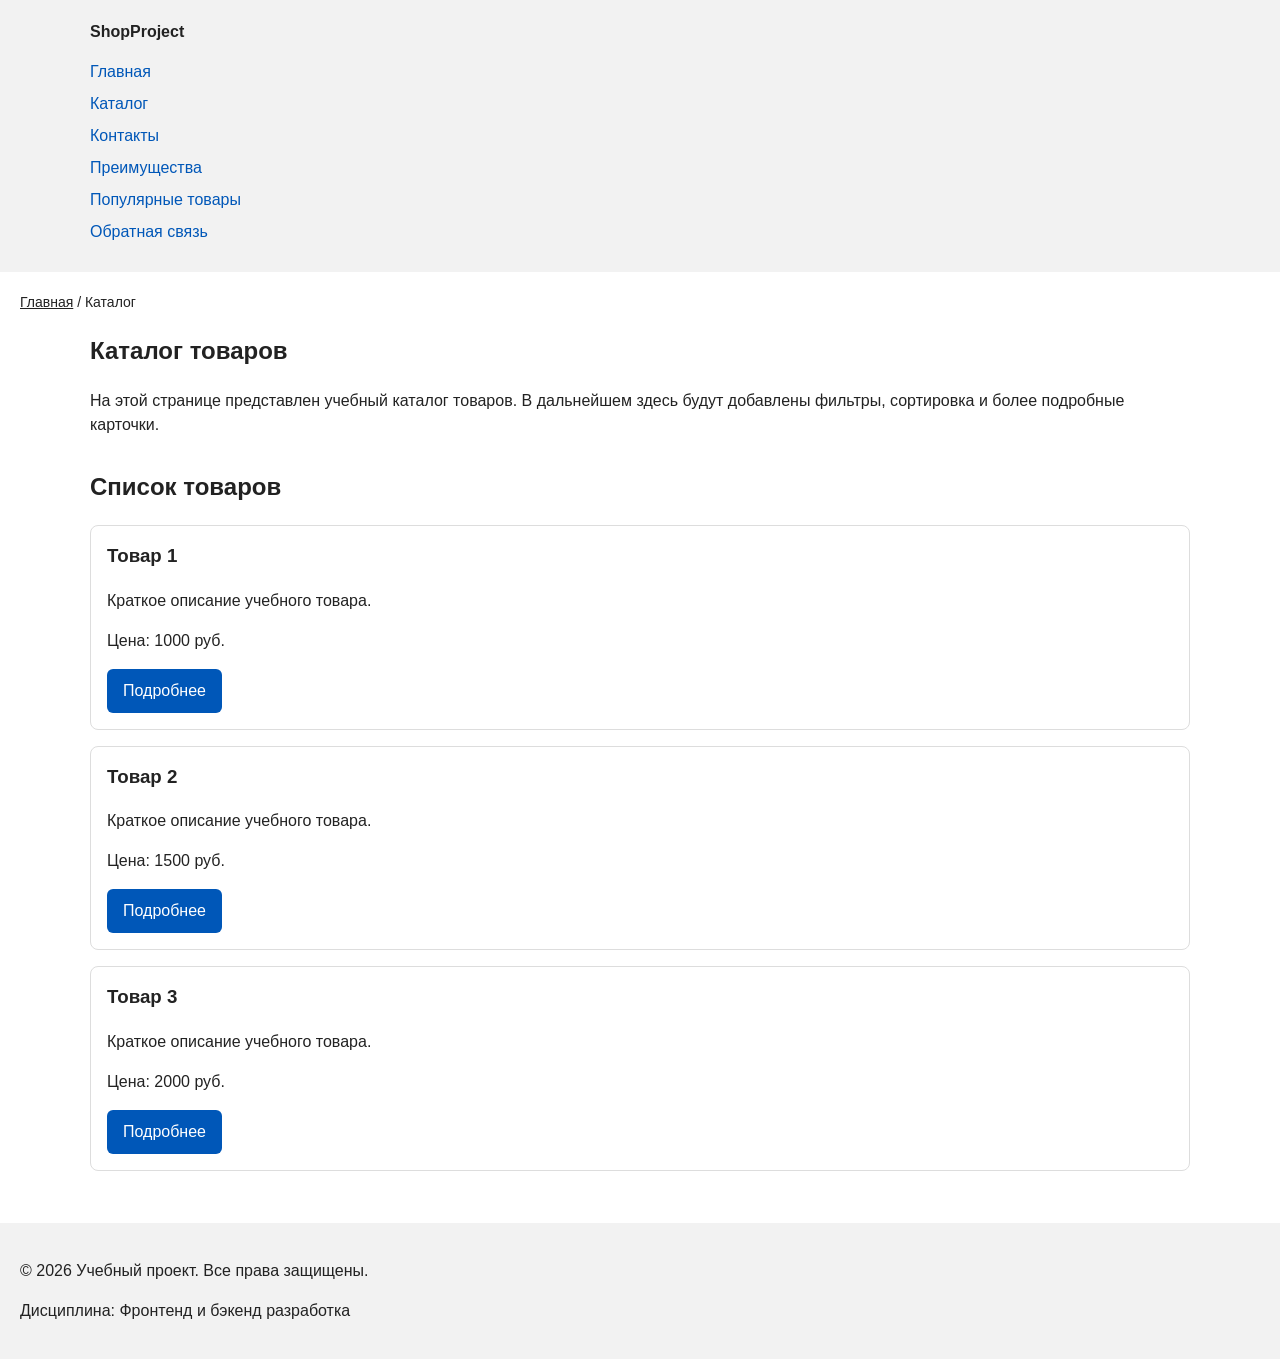
==== catalog.html @ 987753f1 "feat: add multi-page structure navigation and anchors" ====
<!DOCTYPE html>
<html lang="ru">
<head>
  <meta charset="UTF-8">
  <meta name="viewport" content="width=device-width, initial-scale=1.0">
  <meta name="description" content="Каталог товаров учебного интернет-магазина.">
  <title>Каталог товаров — Учебный интернет-магазин</title>
  <link rel="stylesheet" href="css/style.css">
</head>
<body>
  <header>
    <div class="site-header">
      <a class="site-logo" href="index.html">ShopProject</a>
      <nav class="site-nav" aria-label="Основная навигация">
        <ul class="site-nav__list">
          <li><a href="index.html">Главная</a></li>
          <li><a href="catalog.html">Каталог</a></li>
          <li><a href="contacts.html">Контакты</a></li>
          <li><a href="index.html#advantages">Преимущества</a></li>
          <li><a href="index.html#popular">Популярные товары</a></li>
          <li><a href="index.html#contacts">Обратная связь</a></li>
        </ul>
      </nav>
    </div>
  </header>
  <main>
    <nav class="breadcrumbs" aria-label="Хлебные крошки">
      <a href="index.html">Главная</a>
      <span>Каталог</span>
    </nav>
    <section class="section">
      <h1>Каталог товаров</h1>
      <p>
        На этой странице представлен учебный каталог товаров.
        В дальнейшем здесь будут добавлены фильтры, сортировка и более
        подробные карточки.
      </p>
    </section>
    <section class="section">
      <h2>Список товаров</h2>
      <article class="product-card">
        <h3>Товар 1</h3>
        <p>Краткое описание учебного товара.</p>
        <p>Цена: 1000 руб.</p>
        <a class="button" href="index.html#popular">Подробнее</a>
      </article>
      <article class="product-card">
        <h3>Товар 2</h3>
        <p>Краткое описание учебного товара.</p>
        <p>Цена: 1500 руб.</p>
        <a class="button" href="index.html#popular">Подробнее</a>
      </article>
      <article class="product-card">
        <h3>Товар 3</h3>
        <p>Краткое описание учебного товара.</p>
        <p>Цена: 2000 руб.</p>
        <a class="button" href="index.html#popular">Подробнее</a>
      </article>
    </section>
  </main>
  <footer>
    <p>&copy; 2026 Учебный проект. Все права защищены.</p>
    <p>Дисциплина: Фронтенд и бэкенд разработка</p>
  </footer>
</body>
</html>
---- css/style.css ----
/* 
  Универсальное правило для всех элементов.
  border-box делает расчёт размеров более понятным:
  width включает content, padding и border.
*/
* {
  box-sizing: border-box;
}

/*
  Убираем стандартный внешний отступ браузера у body.
*/
body {
  margin: 0;
  font-family: Arial, sans-serif;
  line-height: 1.5;
  color: #222222;
  background-color: #ffffff;
}

/* Задаём внутренние отступы для основных областей страницы */
header,
main,
footer {
  padding: 20px;
}

header, footer {
  background-color: #f2f2f2;
}

/* Оформляем шапку страницы */
.site-header {
  max-width: 1100px;
  margin: 0 auto;
}

.site-logo {
  font-weight: bold;
  text-decoration: none;
  color: #222222;
}

/* Навигация */
.site-nav__list {
  padding: 0;
  margin: 16px 0 0;
  list-style: none;
}

.site-nav__list li {
  margin-bottom: 8px;
}

.site-nav__list a {
  color: #0057b8;
  text-decoration: none;
}

.site-nav__list a:hover {
  text-decoration: underline;
}

/* Hero-блок (первый экран) */
.hero {
  max-width: 1100px;
  margin: 0 auto 32px;
  padding: 32px 20px;
  background-color: #eef5ff;
  border-radius: 12px;
}

/* Общий класс для разделов */
.section {
  max-width: 1100px;
  margin: 0 auto 32px;
}

.section h2 {
  margin-top: 0;
}

/* Карточки товаров */
.product-card {
  margin-bottom: 16px;
  padding: 16px;
  border: 1px solid #dddddd;
  border-radius: 8px;
  background-color: #ffffff;
}

.product-card h3 {
  margin-top: 0;
}

/* Кнопка */
.button {
  display: inline-block;
  padding: 10px 16px;
  color: #ffffff;
  background-color: #0057b8;
  text-decoration: none;
  border-radius: 6px;
}

.button:hover {
  background-color: #003f86;
}

/* Дополнительный блок aside */
.aside-info {
  max-width: 1100px;
  margin: 0 auto 32px;
  padding: 16px;
  border-left: 4px solid #0057b8;
  background-color: #f7f7f7;
}

/*
  Модальное окно.
  Элемент dialog сам умеет открываться поверх страницы.
*/
.order-dialog {
  width: min(100% - 32px, 560px);
  padding: 24px;
  border: none;
  border-radius: 12px;
}
/*
  Затемнение фона за модальным окном.
*/
.order-dialog::backdrop {
  background-color: rgba(0, 0, 0, 0.5);
}
/*
  Поле формы.
  Каждый блок получает нижний отступ.
*/
.form-field {
  margin-bottom: 16px;
}
/*
  Подпись поля.
*/
.form-field label {
  display: block;
  margin-bottom: 6px;
}
/*
  Основные поля формы.
*/
.form-field input,
.form-field select,
.form-field textarea {
  width: 100%;
  padding: 10px 12px;
  border: 1px solid #cccccc;
  border-radius: 6px;
  font: inherit;
}
/*
  Checkbox не должен занимать всю ширину.
*/
.form-field input[type="checkbox"] {
  width: auto;
}
/*
  Подсказка под полем телефона.
*/
.form-field small {
  display: block;
  margin-top: 4px;
  color: #666666;
}
/*
  Видимый фокус для клавиатурной навигации.
*/
.form-field input:focus-visible,
.form-field select:focus-visible,
.form-field textarea:focus-visible,
.form-actions button:focus-visible {
  outline: 2px solid #0057b8;
  outline-offset: 2px;
}
/*
  Подсветка ошибочных полей.
  Атрибут aria-invalid будет добавляться через JavaScript.
*/
[aria-invalid="true"] {
  border-color: #b00020;
}
/*
  Кнопки формы.
*/
.form-actions {
  display: flex;
  gap: 12px;
  margin-top: 20px;
}
/*
  Сообщение об успешной отправке.
*/
.success-message {
  max-width: 1100px;
  margin: 24px auto;
  padding: 16px;
  border-left: 4px solid #168a2f;
  background-color: #eefaf0;
}

.breadcrumbs {
  max-width: var(--container-width);
  margin: 0 auto var(--space-md);
  font-size: 14px;
  color: var(--color-muted);
}
.breadcrumbs a {
  color: var(--color-primary);
}
.breadcrumbs span::before {
  content: " / ";
  color: var(--color-muted);
}

html {
  scroll-behavior: smooth;
}

:target {
  outline: 2px dashed var(--color-primary);
  outline-offset: 4px;
}
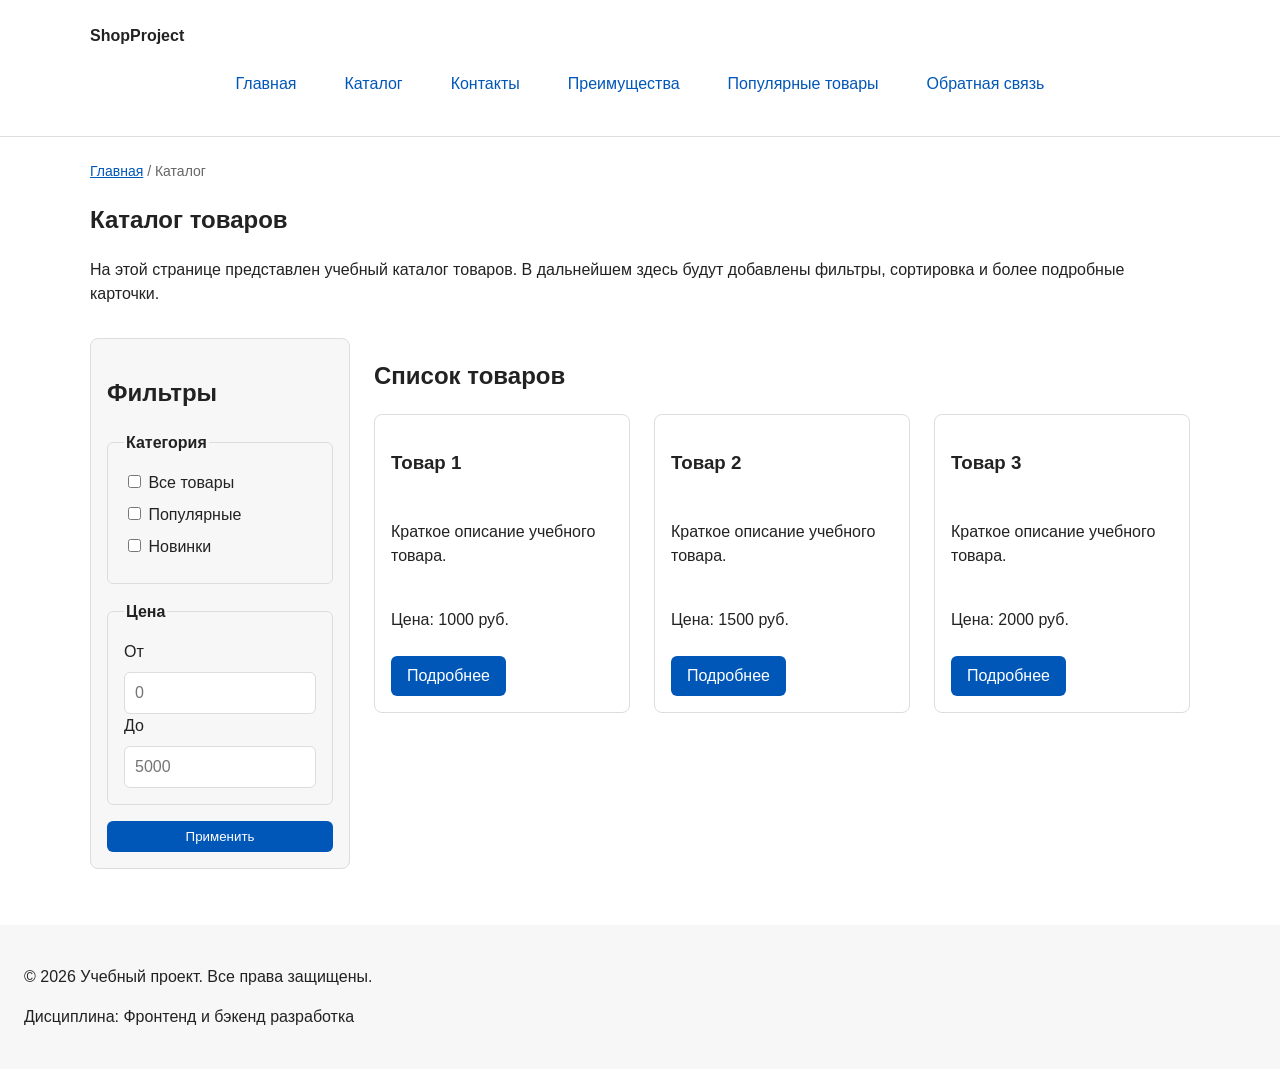
==== commit 54f80859: "feat: add flex navigation, grid layout and sticky header" ====
--- a/catalog.html
+++ b/catalog.html
@@ -36,26 +36,58 @@
         подробные карточки.
       </p>
     </section>
-    <section class="section">
-      <h2>Список товаров</h2>
-      <article class="product-card">
-        <h3>Товар 1</h3>
-        <p>Краткое описание учебного товара.</p>
-        <p>Цена: 1000 руб.</p>
-        <a class="button" href="index.html#popular">Подробнее</a>
-      </article>
-      <article class="product-card">
-        <h3>Товар 2</h3>
-        <p>Краткое описание учебного товара.</p>
-        <p>Цена: 1500 руб.</p>
-        <a class="button" href="index.html#popular">Подробнее</a>
-      </article>
-      <article class="product-card">
-        <h3>Товар 3</h3>
-        <p>Краткое описание учебного товара.</p>
-        <p>Цена: 2000 руб.</p>
-        <a class="button" href="index.html#popular">Подробнее</a>
-      </article>
+    <section class="catalog-layout">
+      <aside class="catalog-filters">
+        <h2>Фильтры</h2>
+        <form class="filters-form" action="#" method="get">
+          <fieldset>
+            <legend>Категория</legend>
+            <label>
+              <input type="checkbox" name="category" value="all">
+              Все товары
+            </label>
+            <label>
+              <input type="checkbox" name="category" value="popular">
+              Популярные
+            </label>
+            <label>
+              <input type="checkbox" name="category" value="new">
+              Новинки
+            </label>
+          </fieldset>
+          <fieldset>
+            <legend>Цена</legend>
+            <label for="price-from">От</label>
+            <input id="price-from" name="price-from" type="number" min="0" placeholder="0">
+            <label for="price-to">До</label>
+            <input id="price-to" name="price-to" type="number" min="0" placeholder="5000">
+          </fieldset>
+          <button class="button" type="submit">Применить</button>
+        </form>
+      </aside>
+      <section class="catalog-products">
+        <h2>Список товаров</h2>
+        <div class="products-grid">
+          <article class="product-card">
+            <h3>Товар 1</h3>
+            <p>Краткое описание учебного товара.</p>
+            <p>Цена: 1000 руб.</p>
+            <a class="button" href="index.html#popular">Подробнее</a>
+          </article>
+          <article class="product-card">
+            <h3>Товар 2</h3>
+            <p>Краткое описание учебного товара.</p>
+            <p>Цена: 1500 руб.</p>
+            <a class="button" href="index.html#popular">Подробнее</a>
+          </article>
+          <article class="product-card">
+            <h3>Товар 3</h3>
+            <p>Краткое описание учебного товара.</p>
+            <p>Цена: 2000 руб.</p>
+            <a class="button" href="index.html#popular">Подробнее</a>
+          </article>
+        </div>
+      </section>
     </section>
   </main>
   <footer>
--- a/css/style.css
+++ b/css/style.css
@@ -3,30 +3,92 @@
   border-box делает расчёт размеров более понятным:
   width включает content, padding и border.
 */
+
+/* ===============================
+   1. Переменные проекта
+   =============================== */
+
+:root {
+  /* Основные цвета проекта */
+  --color-bg: #ffffff;
+  --color-text: #222222;
+  --color-muted: #666666;
+  --color-primary: #0057b8;
+  --color-primary-dark: #003f86;
+  --color-border: #dddddd;
+  --color-surface: #f7f7f7;
+  --color-surface-accent: #eef5ff;
+  --color-danger: #b00020;
+  --color-success: #168a2f;
+  --color-success-bg: #eefaf0;
+  --color-white: #ffffff;
+
+  /* Отступы */
+  --space-xs: 4px;
+  --space-sm: 8px;
+  --space-md: 16px;
+  --space-lg: 24px;
+  --space-xl: 32px;
+
+  /* Скругления */
+  --radius-sm: 6px;
+  --radius-md: 8px;
+  --radius-lg: 12px;
+
+  /* Размеры */
+  --container-width: 1100px;
+}
+
+/* ===============================
+   5. Форма и модальное окно
+   =============================== */
+
+/* ===============================
+   2. Базовые стили
+   =============================== */
+
 * {
   box-sizing: border-box;
 }
 
-/*
-  Убираем стандартный внешний отступ браузера у body.
-*/
 body {
   margin: 0;
   font-family: Arial, sans-serif;
   line-height: 1.5;
-  color: #222222;
-  background-color: #ffffff;
+  color: var(--color-text);
+  background-color: var(--color-bg);
 }
 
 /* Задаём внутренние отступы для основных областей страницы */
 header,
 main,
 footer {
-  padding: 20px;
-}
-
-header, footer {
-  background-color: #f2f2f2;
+  padding: var(--space-lg);
+}
+
+header {
+  background-color: var(--color-surface);
+}
+
+footer {
+  background-color: var(--color-surface);
+}
+
+/* ===============================
+   3. Общие элементы интерфейса
+   =============================== */
+
+a {
+  color: var(--color-primary);
+}
+
+a:hover {
+  color: var(--color-primary-dark);
+}
+
+a:focus-visible {
+  outline: 2px solid var(--color-primary);
+  outline-offset: 3px;
 }
 
 /* Оформляем шапку страницы */
@@ -43,8 +105,13 @@
 
 /* Навигация */
 .site-nav__list {
+  display: flex;
+  flex-wrap: wrap;
+  justify-content: center;
+  align-items: center;
+  gap: var(--space-md);
   padding: 0;
-  margin: 16px 0 0;
+  margin: var(--space-md) 0 0;
   list-style: none;
 }
 
@@ -53,27 +120,35 @@
 }
 
 .site-nav__list a {
-  color: #0057b8;
+  display: inline-block;
+  padding: var(--space-sm) var(--space-md);
+  color: var(--color-primary);
   text-decoration: none;
+  border-radius: var(--radius-sm);
 }
 
 .site-nav__list a:hover {
-  text-decoration: underline;
+  color: var(--color-white);
+  background-color: var(--color-primary);
 }
 
 /* Hero-блок (первый экран) */
+
+/* ===============================
+   4. Компоненты страницы
+   =============================== */
+
 .hero {
-  max-width: 1100px;
-  margin: 0 auto 32px;
-  padding: 32px 20px;
-  background-color: #eef5ff;
-  border-radius: 12px;
-}
-
-/* Общий класс для разделов */
+  max-width: var(--container-width);
+  margin: 0 auto var(--space-xl);
+  padding: var(--space-xl) var(--space-lg);
+  background-color: var(--color-surface-accent);
+  border-radius: var(--radius-lg);
+}
+
 .section {
-  max-width: 1100px;
-  margin: 0 auto 32px;
+  max-width: var(--container-width);
+  margin: 0 auto var(--space-xl);
 }
 
 .section h2 {
@@ -81,96 +156,149 @@
 }
 
 /* Карточки товаров */
+
+/* GRID: Сетка для карточек */
+.products-grid {
+  display: grid;
+  grid-template-columns: repeat(auto-fill, minmax(280px, 1fr));
+  gap: var(--space-lg);
+}
+
+/* FLEXBOX: Сама карточка товара */
 .product-card {
-  margin-bottom: 16px;
-  padding: 16px;
-  border: 1px solid #dddddd;
-  border-radius: 8px;
-  background-color: #ffffff;
-}
-
-.product-card h3 {
+  display: flex;
+  flex-direction: column;
+  padding: var(--space-md);
+  border: 1px solid var(--color-border);
+  border-radius: var(--radius-md);
+  background-color: var(--color-bg);
+  height: 100%;
+}
+
+.product-card:hover {
+  border-color: var(--color-primary);
+}
+
+/* БЭМ-классы внутри карточки */
+.product-card__title {
   margin-top: 0;
-}
-
-/* Кнопка */
+  margin-bottom: var(--space-sm);
+}
+
+.product-card__desc {
+  margin-bottom: var(--space-sm);
+  color: var(--color-muted);
+}
+
+.product-card__price {
+  font-weight: bold;
+  margin-bottom: var(--space-md);
+}
+
+/* Прижимаем кнопку к низу */
+.product-card__button {
+  margin-top: auto; 
+}
+
 .button {
   display: inline-block;
-  padding: 10px 16px;
-  color: #ffffff;
-  background-color: #0057b8;
+  padding: var(--space-sm) var(--space-md);
+  color: var(--color-white);
+  background-color: var(--color-primary);
   text-decoration: none;
-  border-radius: 6px;
+  border: none;
+  border-radius: var(--radius-sm);
+  cursor: pointer;
 }
 
 .button:hover {
-  background-color: #003f86;
+  background-color: var(--color-primary-dark);
+}
+
+.button:focus-visible {
+  outline: 2px solid var(--color-primary);
+  outline-offset: 3px;
+}
+
+.button:disabled {
+  opacity: 0.6;
+  cursor: not-allowed;
 }
 
 /* Дополнительный блок aside */
 .aside-info {
-  max-width: 1100px;
-  margin: 0 auto 32px;
-  padding: 16px;
-  border-left: 4px solid #0057b8;
-  background-color: #f7f7f7;
+  max-width: var(--container-width);
+  margin: 0 auto var(--space-xl);
+  padding: var(--space-md);
+  border-left: 4px solid var(--color-primary);
+  background-color: var(--color-surface);
 }
 
 /*
   Модальное окно.
   Элемент dialog сам умеет открываться поверх страницы.
 */
+
+/* ===============================
+   5. Форма и модальное окно
+   =============================== */
+
 .order-dialog {
   width: min(100% - 32px, 560px);
-  padding: 24px;
+  padding: var(--space-lg);
   border: none;
-  border-radius: 12px;
-}
-/*
-  Затемнение фона за модальным окном.
-*/
+  border-radius: var(--radius-lg);
+}
+
 .order-dialog::backdrop {
   background-color: rgba(0, 0, 0, 0.5);
 }
-/*
-  Поле формы.
-  Каждый блок получает нижний отступ.
-*/
+
 .form-field {
-  margin-bottom: 16px;
-}
-/*
-  Подпись поля.
-*/
+  margin-bottom: var(--space-md);
+}
+
 .form-field label {
   display: block;
-  margin-bottom: 6px;
-}
-/*
-  Основные поля формы.
-*/
+  margin-bottom: var(--space-xs);
+}
+
 .form-field input,
 .form-field select,
 .form-field textarea {
   width: 100%;
   padding: 10px 12px;
-  border: 1px solid #cccccc;
-  border-radius: 6px;
+  border: 1px solid var(--color-border);
+  border-radius: var(--radius-sm);
   font: inherit;
 }
-/*
-  Checkbox не должен занимать всю ширину.
-*/
+
 .form-field input[type="checkbox"] {
   width: auto;
 }
-/*
-  Подсказка под полем телефона.
-*/
+
 .form-field small {
   display: block;
-  margin-top: 4px;
-  color: #666666;
+  margin-top: var(--space-xs);
+  color: var(--color-muted);
+}
+
+.form-field input:hover,
+.form-field select:hover,
+.form-field textarea:hover {
+  border-color: var(--color-primary);
+}
+
+.form-field input:focus-visible,
+.form-field select:focus-visible,
+.form-field textarea:focus-visible,
+.form-actions button:focus-visible {
+  outline: 2px solid var(--color-primary);
+  outline-offset: 3px;
+}
+
+[aria-invalid="true"] {
+  border-color: var(--color-danger);
 }
 /*
   Видимый фокус для клавиатурной навигации.
@@ -229,4 +357,83 @@
 :target {
   outline: 2px dashed var(--color-primary);
   outline-offset: 4px;
+  max-width: var(--container-width);
+  margin: var(--space-lg) auto;
+  padding: var(--space-md);
+  border-left: 4px solid var(--color-success);
+  background-color: var(--color-success-bg);
+}
+
+.products-grid {
+  display: grid;
+  grid-template-columns: repeat(3, 1fr);
+  gap: var(--space-lg);
+}
+
+.product-card {
+  display: flex;
+  flex-direction: column;
+  gap: var(--space-sm);
+  margin-bottom: 0;
+  padding: var(--space-md);
+  border: 1px solid var(--color-border);
+  border-radius: var(--radius-md);
+  background-color: var(--color-bg);
+}
+
+.product-card .button {
+  margin-top: auto;
+  align-self: flex-start;
+}
+
+.catalog-layout {
+  max-width: var(--container-width);
+  margin: 0 auto var(--space-xl);
+  display: grid;
+  grid-template-columns: 260px 1fr;
+  grid-template-areas: "filters products";
+  gap: var(--space-lg);
+}
+.catalog-filters {
+  grid-area: filters;
+  padding: var(--space-md);
+  border: 1px solid var(--color-border);
+  border-radius: var(--radius-md);
+  background-color: var(--color-surface);
+}
+.catalog-products {
+  grid-area: products;
+}
+
+.filters-form {
+  display: grid;
+  gap: var(--space-md);
+}
+.filters-form fieldset {
+  margin: 0;
+  padding: var(--space-md);
+  border: 1px solid var(--color-border);
+  border-radius: var(--radius-sm);
+}
+.filters-form legend {
+  font-weight: 700;
+}
+.filters-form label {
+  display: block;
+  margin-bottom: var(--space-sm);
+}
+.filters-form input[type="number"] {
+  width: 100%;
+  padding: 8px 10px;
+  border: 1px solid var(--color-border);
+  border-radius: var(--radius-sm);
+  font: inherit;
+}
+
+header {
+  position: sticky;
+  top: 0;
+  z-index: 100;
+  background-color: #ffffff; /* Плотный фон, чтобы текст страницы не просвечивал при прокрутке */
+  border-bottom: 1px solid var(--color-border); /* Аккуратная линия отбивки */
 }
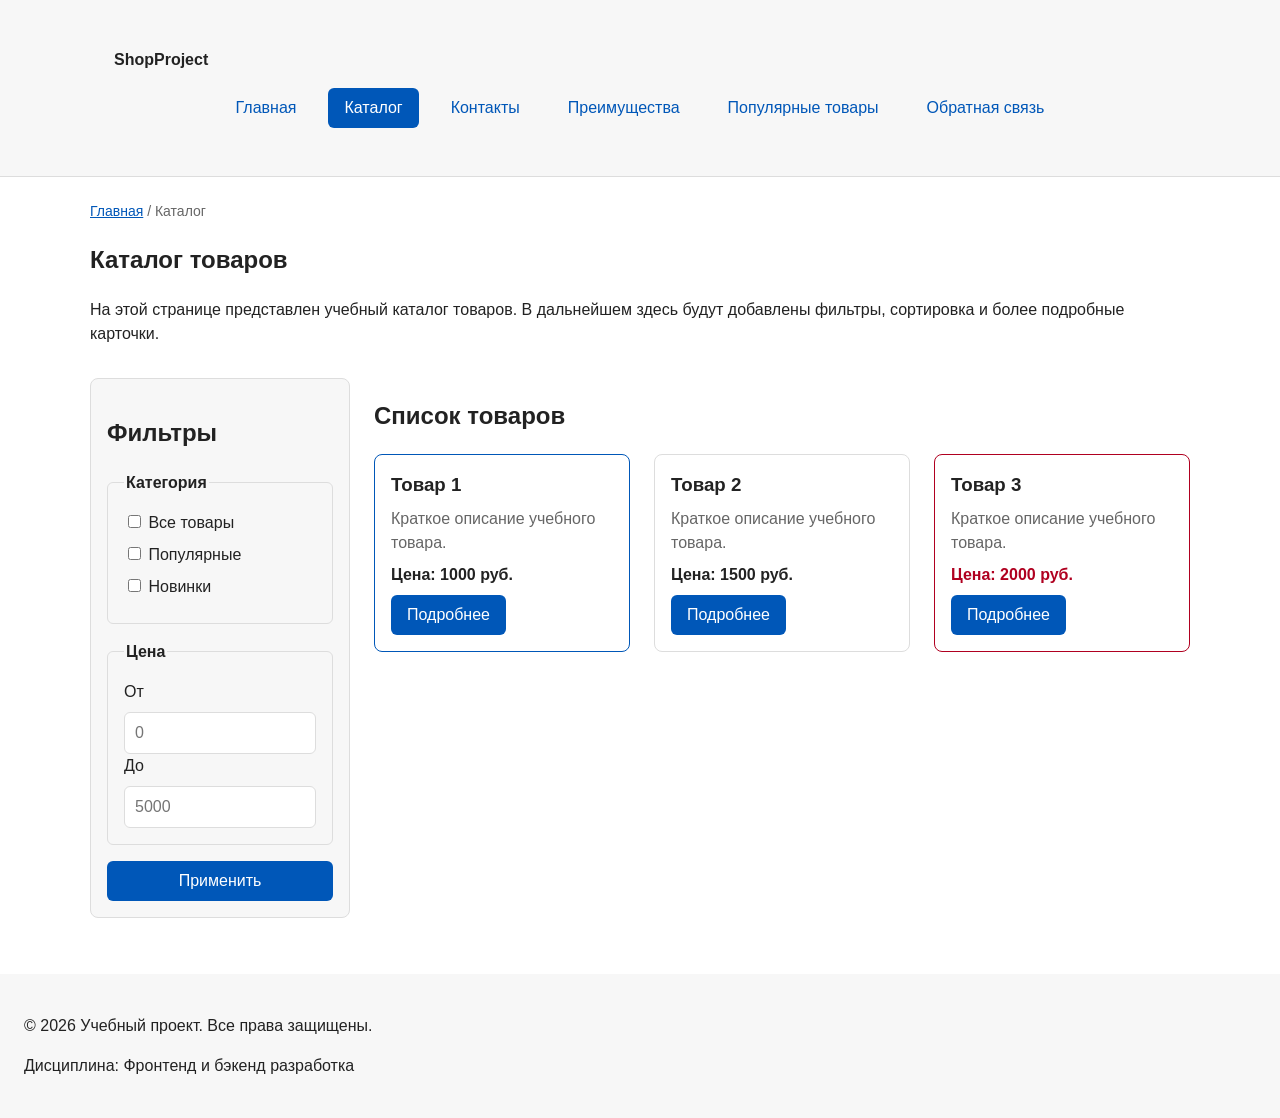
==== commit 2f45c7c1: "refactor: apply BEM naming to CSS classes" ====
--- a/catalog.html
+++ b/catalog.html
@@ -8,25 +8,37 @@
   <link rel="stylesheet" href="css/style.css">
 </head>
 <body>
-  <header>
-    <div class="site-header">
-      <a class="site-logo" href="index.html">ShopProject</a>
+  <header class="site-header">
+    <div class="site-header__inner">
+      <a class="site-header__logo" href="index.html">ShopProject</a>
       <nav class="site-nav" aria-label="Основная навигация">
         <ul class="site-nav__list">
-          <li><a href="index.html">Главная</a></li>
-          <li><a href="catalog.html">Каталог</a></li>
-          <li><a href="contacts.html">Контакты</a></li>
-          <li><a href="index.html#advantages">Преимущества</a></li>
-          <li><a href="index.html#popular">Популярные товары</a></li>
-          <li><a href="index.html#contacts">Обратная связь</a></li>
+          <li class="site-nav__item">
+            <a class="site-nav__link" href="index.html">Главная</a>
+          </li>
+          <li class="site-nav__item">
+            <a class="site-nav__link site-nav__link--active" href="catalog.html">Каталог</a>
+          </li>
+          <li class="site-nav__item">
+            <a class="site-nav__link" href="contacts.html">Контакты</a>
+          </li>
+          <li class="site-nav__item">
+            <a class="site-nav__link" href="index.html#advantages">Преимущества</a>
+          </li>
+          <li class="site-nav__item">
+            <a class="site-nav__link" href="index.html#popular">Популярные товары</a>
+          </li>
+          <li class="site-nav__item">
+            <a class="site-nav__link" href="index.html#contacts">Обратная связь</a>
+          </li>
         </ul>
       </nav>
     </div>
   </header>
   <main>
     <nav class="breadcrumbs" aria-label="Хлебные крошки">
-      <a href="index.html">Главная</a>
-      <span>Каталог</span>
+      <a class="breadcrumbs__link" href="index.html">Главная</a>
+      <span class="breadcrumbs__current">Каталог</span>
     </nav>
     <section class="section">
       <h1>Каталог товаров</h1>
@@ -68,23 +80,23 @@
       <section class="catalog-products">
         <h2>Список товаров</h2>
         <div class="products-grid">
-          <article class="product-card">
-            <h3>Товар 1</h3>
-            <p>Краткое описание учебного товара.</p>
-            <p>Цена: 1000 руб.</p>
-            <a class="button" href="index.html#popular">Подробнее</a>
+          <article class="product-card product-card--featured">
+            <h3 class="product-card__title">Товар 1</h3>
+            <p class="product-card__description">Краткое описание учебного товара.</p>
+            <p class="product-card__price">Цена: 1000 руб.</p>
+            <a class="button product-card__button" href="index.html#popular">Подробнее</a>
           </article>
           <article class="product-card">
-            <h3>Товар 2</h3>
-            <p>Краткое описание учебного товара.</p>
-            <p>Цена: 1500 руб.</p>
-            <a class="button" href="index.html#popular">Подробнее</a>
+            <h3 class="product-card__title">Товар 2</h3>
+            <p class="product-card__description">Краткое описание учебного товара.</p>
+            <p class="product-card__price">Цена: 1500 руб.</p>
+            <a class="button product-card__button" href="index.html#popular">Подробнее</a>
           </article>
-          <article class="product-card">
-            <h3>Товар 3</h3>
-            <p>Краткое описание учебного товара.</p>
-            <p>Цена: 2000 руб.</p>
-            <a class="button" href="index.html#popular">Подробнее</a>
+          <article class="product-card product-card--discount">
+            <h3 class="product-card__title">Товар 3</h3>
+            <p class="product-card__description">Краткое описание учебного товара.</p>
+            <p class="product-card__price">Цена: 2000 руб.</p>
+            <a class="button product-card__button" href="index.html#popular">Подробнее</a>
           </article>
         </div>
       </section>
--- a/css/style.css
+++ b/css/style.css
@@ -91,19 +91,20 @@
   outline-offset: 3px;
 }
 
-/* Оформляем шапку страницы */
+/* Оформляем шапку страницы и навигацию по БЭМ */
 .site-header {
-  max-width: 1100px;
+  background-color: var(--color-surface);
+}
+.site-header__inner {
+  max-width: var(--container-width);
   margin: 0 auto;
-}
-
-.site-logo {
-  font-weight: bold;
+  padding: var(--space-lg);
+}
+.site-header__logo {
+  font-weight: 700;
+  color: var(--color-text);
   text-decoration: none;
-  color: #222222;
-}
-
-/* Навигация */
+}
 .site-nav__list {
   display: flex;
   flex-wrap: wrap;
@@ -114,20 +115,22 @@
   margin: var(--space-md) 0 0;
   list-style: none;
 }
-
-.site-nav__list li {
-  margin-bottom: 8px;
-}
-
-.site-nav__list a {
+.site-nav__link {
   display: inline-block;
   padding: var(--space-sm) var(--space-md);
   color: var(--color-primary);
   text-decoration: none;
   border-radius: var(--radius-sm);
 }
-
-.site-nav__list a:hover {
+.site-nav__link:hover {
+  color: var(--color-white);
+  background-color: var(--color-primary);
+}
+.site-nav__link:focus-visible {
+  outline: 2px solid var(--color-primary);
+  outline-offset: 3px;
+}
+.site-nav__link--active {
   color: var(--color-white);
   background-color: var(--color-primary);
 }
@@ -155,64 +158,94 @@
   margin-top: 0;
 }
 
-/* Карточки товаров */
-
-/* GRID: Сетка для карточек */
+/* Карточки товаров и сетка по БЭМ (Этапы 6 и 7) */
 .products-grid {
   display: grid;
-  grid-template-columns: repeat(auto-fill, minmax(280px, 1fr));
+  grid-template-columns: repeat(3, 1fr);
   gap: var(--space-lg);
 }
 
-/* FLEXBOX: Сама карточка товара */
 .product-card {
   display: flex;
   flex-direction: column;
+  gap: var(--space-sm);
   padding: var(--space-md);
   border: 1px solid var(--color-border);
   border-radius: var(--radius-md);
   background-color: var(--color-bg);
-  height: 100%;
 }
 
 .product-card:hover {
   border-color: var(--color-primary);
 }
 
-/* БЭМ-классы внутри карточки */
+.product-card--featured {
+  border-color: var(--color-primary);
+}
+
+.product-card--discount {
+  border-color: var(--color-danger);
+}
+
 .product-card__title {
-  margin-top: 0;
-  margin-bottom: var(--space-sm);
-}
-
-.product-card__desc {
-  margin-bottom: var(--space-sm);
+  margin: 0;
+  color: var(--color-text);
+}
+
+.product-card__description {
+  margin: 0;
   color: var(--color-muted);
 }
 
 .product-card__price {
-  font-weight: bold;
-  margin-bottom: var(--space-md);
-}
-
-/* Прижимаем кнопку к низу */
+  margin: 0;
+  font-weight: 700;
+}
+
+.product-card--discount .product-card__price {
+  color: var(--color-danger);
+}
+
 .product-card__button {
-  margin-top: auto; 
-}
-
+  margin-top: auto;
+  align-self: flex-start;
+}
+
+/* Кнопки по БЭМ (Этап 12) */
 .button {
   display: inline-block;
   padding: var(--space-sm) var(--space-md);
   color: var(--color-white);
   background-color: var(--color-primary);
-  text-decoration: none;
   border: none;
   border-radius: var(--radius-sm);
+  font: inherit;
+  text-decoration: none;
   cursor: pointer;
 }
 
 .button:hover {
   background-color: var(--color-primary-dark);
+}
+
+.button--primary {
+  color: var(--color-white);
+  background-color: var(--color-primary);
+}
+
+.button--primary:hover {
+  background-color: var(--color-primary-dark);
+}
+
+.button--secondary {
+  color: var(--color-primary);
+  background-color: transparent;
+  border: 1px solid var(--color-primary);
+}
+
+.button--secondary:hover {
+  color: var(--color-white);
+  background-color: var(--color-primary);
 }
 
 .button:focus-visible {
@@ -220,7 +253,8 @@
   outline-offset: 3px;
 }
 
-.button:disabled {
+.button:disabled,
+.button--disabled {
   opacity: 0.6;
   cursor: not-allowed;
 }
@@ -234,13 +268,8 @@
   background-color: var(--color-surface);
 }
 
-/*
-  Модальное окно.
-  Элемент dialog сам умеет открываться поверх страницы.
-*/
-
-/* ===============================
-   5. Форма и модальное окно
+/* ===============================
+   5. Форма и модальное окно по БЭМ (Этапы 10 и 11)
    =============================== */
 
 .order-dialog {
@@ -254,18 +283,22 @@
   background-color: rgba(0, 0, 0, 0.5);
 }
 
-.form-field {
+.order-dialog__title {
+  margin-top: 0;
+}
+
+.order-form__field {
   margin-bottom: var(--space-md);
 }
 
-.form-field label {
+.order-form__label {
   display: block;
   margin-bottom: var(--space-xs);
 }
 
-.form-field input,
-.form-field select,
-.form-field textarea {
+.order-form__input,
+.order-form__select,
+.order-form__textarea {
   width: 100%;
   padding: 10px 12px;
   border: 1px solid var(--color-border);
@@ -273,26 +306,25 @@
   font: inherit;
 }
 
-.form-field input[type="checkbox"] {
+.order-form__checkbox {
   width: auto;
 }
 
-.form-field small {
+.order-form__hint {
   display: block;
   margin-top: var(--space-xs);
   color: var(--color-muted);
 }
 
-.form-field input:hover,
-.form-field select:hover,
-.form-field textarea:hover {
+.order-form__input:hover,
+.order-form__select:hover,
+.order-form__textarea:hover {
   border-color: var(--color-primary);
 }
 
-.form-field input:focus-visible,
-.form-field select:focus-visible,
-.form-field textarea:focus-visible,
-.form-actions button:focus-visible {
+.order-form__input:focus-visible,
+.order-form__select:focus-visible,
+.order-form__textarea:focus-visible {
   outline: 2px solid var(--color-primary);
   outline-offset: 3px;
 }
@@ -300,30 +332,11 @@
 [aria-invalid="true"] {
   border-color: var(--color-danger);
 }
-/*
-  Видимый фокус для клавиатурной навигации.
-*/
-.form-field input:focus-visible,
-.form-field select:focus-visible,
-.form-field textarea:focus-visible,
-.form-actions button:focus-visible {
-  outline: 2px solid #0057b8;
-  outline-offset: 2px;
-}
-/*
-  Подсветка ошибочных полей.
-  Атрибут aria-invalid будет добавляться через JavaScript.
-*/
-[aria-invalid="true"] {
-  border-color: #b00020;
-}
-/*
-  Кнопки формы.
-*/
-.form-actions {
+
+.order-form__actions {
   display: flex;
-  gap: 12px;
-  margin-top: 20px;
+  gap: var(--space-md);
+  margin-top: var(--space-lg);
 }
 /*
   Сообщение об успешной отправке.
@@ -342,10 +355,10 @@
   font-size: 14px;
   color: var(--color-muted);
 }
-.breadcrumbs a {
+.breadcrumbs__link {
   color: var(--color-primary);
 }
-.breadcrumbs span::before {
+.breadcrumbs__current::before {
   content: " / ";
   color: var(--color-muted);
 }
@@ -362,28 +375,6 @@
   padding: var(--space-md);
   border-left: 4px solid var(--color-success);
   background-color: var(--color-success-bg);
-}
-
-.products-grid {
-  display: grid;
-  grid-template-columns: repeat(3, 1fr);
-  gap: var(--space-lg);
-}
-
-.product-card {
-  display: flex;
-  flex-direction: column;
-  gap: var(--space-sm);
-  margin-bottom: 0;
-  padding: var(--space-md);
-  border: 1px solid var(--color-border);
-  border-radius: var(--radius-md);
-  background-color: var(--color-bg);
-}
-
-.product-card .button {
-  margin-top: auto;
-  align-self: flex-start;
 }
 
 .catalog-layout {
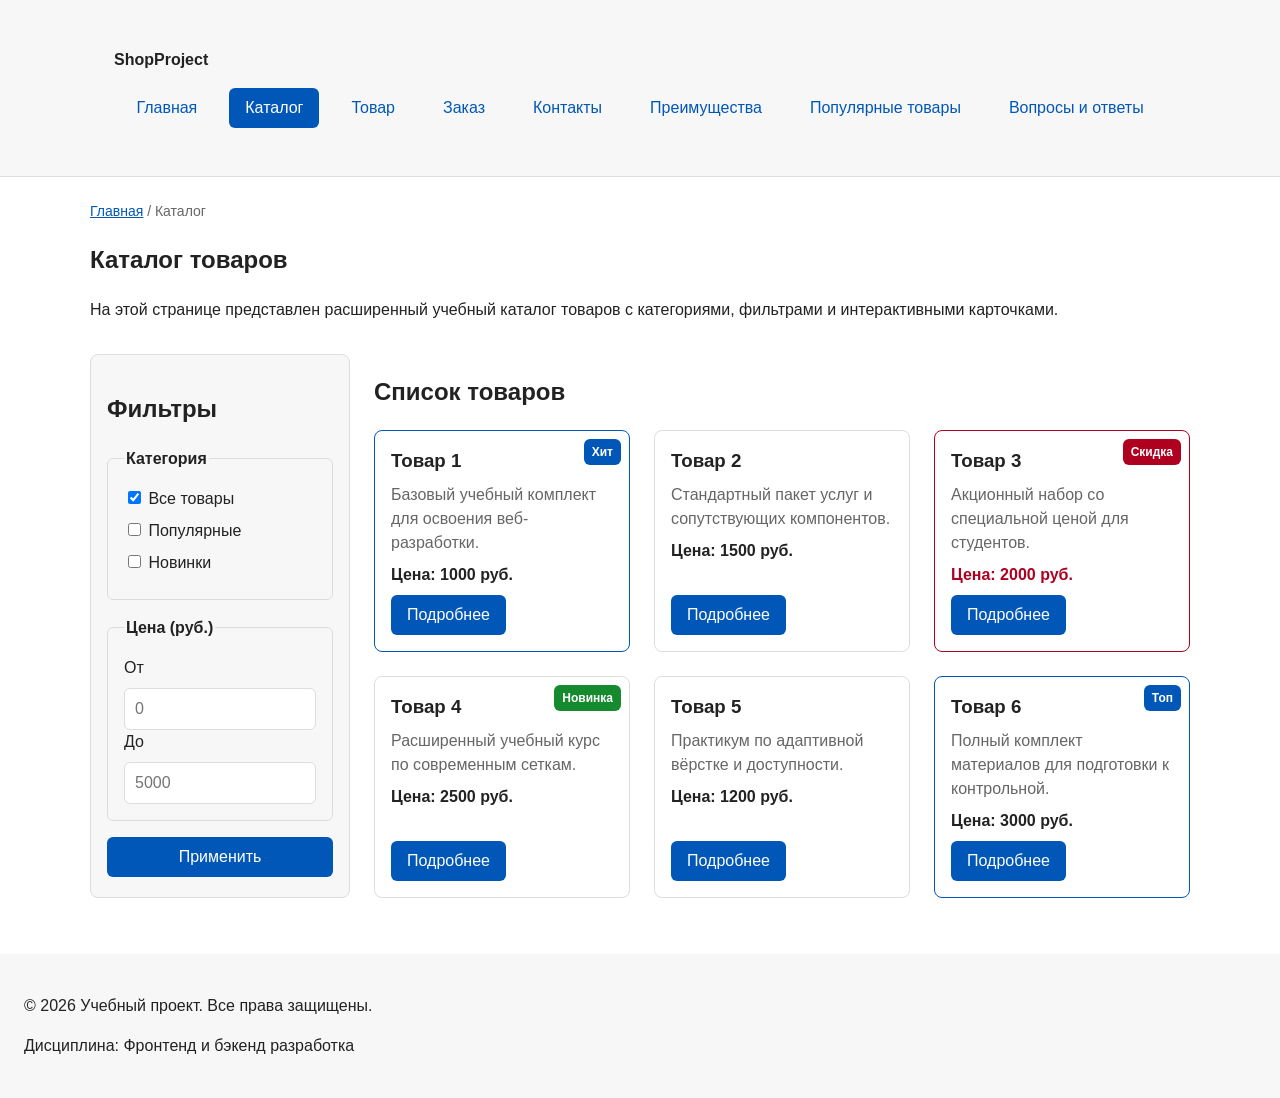
==== commit 4851d63f: "feat: complete KR1 with product, order pages and standalone enhancements" ====
--- a/catalog.html
+++ b/catalog.html
@@ -3,7 +3,7 @@
 <head>
   <meta charset="UTF-8">
   <meta name="viewport" content="width=device-width, initial-scale=1.0">
-  <meta name="description" content="Каталог товаров учебного интернет-магазина.">
+  <meta name="description" content="Расширенный каталог товаров учебного интернет-магазина.">
   <title>Каталог товаров — Учебный интернет-магазин</title>
   <link rel="stylesheet" href="css/style.css">
 </head>
@@ -20,6 +20,12 @@
             <a class="site-nav__link site-nav__link--active" href="catalog.html">Каталог</a>
           </li>
           <li class="site-nav__item">
+            <a class="site-nav__link" href="product.html">Товар</a>
+          </li>
+          <li class="site-nav__item">
+            <a class="site-nav__link" href="order.html">Заказ</a>
+          </li>
+          <li class="site-nav__item">
             <a class="site-nav__link" href="contacts.html">Контакты</a>
           </li>
           <li class="site-nav__item">
@@ -29,7 +35,7 @@
             <a class="site-nav__link" href="index.html#popular">Популярные товары</a>
           </li>
           <li class="site-nav__item">
-            <a class="site-nav__link" href="index.html#contacts">Обратная связь</a>
+            <a class="site-nav__link" href="index.html#faq">Вопросы и ответы</a>
           </li>
         </ul>
       </nav>
@@ -43,9 +49,7 @@
     <section class="section">
       <h1>Каталог товаров</h1>
       <p>
-        На этой странице представлен учебный каталог товаров.
-        В дальнейшем здесь будут добавлены фильтры, сортировка и более
-        подробные карточки.
+        На этой странице представлен расширенный учебный каталог товаров с категориями, фильтрами и интерактивными карточками.
       </p>
     </section>
     <section class="catalog-layout">
@@ -55,7 +59,7 @@
           <fieldset>
             <legend>Категория</legend>
             <label>
-              <input type="checkbox" name="category" value="all">
+              <input type="checkbox" name="category" value="all" checked>
               Все товары
             </label>
             <label>
@@ -68,41 +72,63 @@
             </label>
           </fieldset>
           <fieldset>
-            <legend>Цена</legend>
+            <legend>Цена (руб.)</legend>
             <label for="price-from">От</label>
             <input id="price-from" name="price-from" type="number" min="0" placeholder="0">
             <label for="price-to">До</label>
             <input id="price-to" name="price-to" type="number" min="0" placeholder="5000">
           </fieldset>
-          <button class="button" type="submit">Применить</button>
+          <button class="button button--primary" type="submit">Применить</button>
         </form>
       </aside>
       <section class="catalog-products">
         <h2>Список товаров</h2>
         <div class="products-grid">
           <article class="product-card product-card--featured">
+            <span class="product-card__badge">Хит</span>
             <h3 class="product-card__title">Товар 1</h3>
-            <p class="product-card__description">Краткое описание учебного товара.</p>
+            <p class="product-card__description">Базовый учебный комплект для освоения веб-разработки.</p>
             <p class="product-card__price">Цена: 1000 руб.</p>
-            <a class="button product-card__button" href="index.html#popular">Подробнее</a>
+            <a class="button button--primary product-card__button" href="product.html">Подробнее</a>
           </article>
           <article class="product-card">
             <h3 class="product-card__title">Товар 2</h3>
-            <p class="product-card__description">Краткое описание учебного товара.</p>
+            <p class="product-card__description">Стандартный пакет услуг и сопутствующих компонентов.</p>
             <p class="product-card__price">Цена: 1500 руб.</p>
-            <a class="button product-card__button" href="index.html#popular">Подробнее</a>
+            <a class="button button--primary product-card__button" href="product.html">Подробнее</a>
           </article>
           <article class="product-card product-card--discount">
+            <span class="product-card__badge">Скидка</span>
             <h3 class="product-card__title">Товар 3</h3>
-            <p class="product-card__description">Краткое описание учебного товара.</p>
+            <p class="product-card__description">Акционный набор со специальной ценой для студентов.</p>
             <p class="product-card__price">Цена: 2000 руб.</p>
-            <a class="button product-card__button" href="index.html#popular">Подробнее</a>
+            <a class="button button--primary product-card__button" href="product.html">Подробнее</a>
+          </article>
+          <article class="product-card">
+            <span class="product-card__badge product-card__badge--new">Новинка</span>
+            <h3 class="product-card__title">Товар 4</h3>
+            <p class="product-card__description">Расширенный учебный курс по современным сеткам.</p>
+            <p class="product-card__price">Цена: 2500 руб.</p>
+            <a class="button button--primary product-card__button" href="product.html">Подробнее</a>
+          </article>
+          <article class="product-card">
+            <h3 class="product-card__title">Товар 5</h3>
+            <p class="product-card__description">Практикум по адаптивной вёрстке и доступности.</p>
+            <p class="product-card__price">Цена: 1200 руб.</p>
+            <a class="button button--primary product-card__button" href="product.html">Подробнее</a>
+          </article>
+          <article class="product-card product-card--featured">
+            <span class="product-card__badge">Топ</span>
+            <h3 class="product-card__title">Товар 6</h3>
+            <p class="product-card__description">Полный комплект материалов для подготовки к контрольной.</p>
+            <p class="product-card__price">Цена: 3000 руб.</p>
+            <a class="button button--primary product-card__button" href="product.html">Подробнее</a>
           </article>
         </div>
       </section>
     </section>
   </main>
-  <footer>
+  <footer class="site-footer">
     <p>&copy; 2026 Учебный проект. Все права защищены.</p>
     <p>Дисциплина: Фронтенд и бэкенд разработка</p>
   </footer>
--- a/css/style.css
+++ b/css/style.css
@@ -5,7 +5,7 @@
 */
 
 /* ===============================
-   1. Переменные проекта
+1. Переменные проекта
    =============================== */
 
 :root {
@@ -40,10 +40,6 @@
 }
 
 /* ===============================
-   5. Форма и модальное окно
-   =============================== */
-
-/* ===============================
    2. Базовые стили
    =============================== */
 
@@ -135,8 +131,6 @@
   background-color: var(--color-primary);
 }
 
-/* Hero-блок (первый экран) */
-
 /* ===============================
    4. Компоненты страницы
    =============================== */
@@ -158,7 +152,7 @@
   margin-top: 0;
 }
 
-/* Карточки товаров и сетка по БЭМ (Этапы 6 и 7) */
+/* Карточки товаров и сетка по БЭМ (Раздел 10 — Требования к позиционированию) */
 .products-grid {
   display: grid;
   grid-template-columns: repeat(3, 1fr);
@@ -166,6 +160,7 @@
 }
 
 .product-card {
+  position: relative; /* Обязательно для абсолютного позиционирования бейджа */
   display: flex;
   flex-direction: column;
   gap: var(--space-sm);
@@ -187,6 +182,34 @@
   border-color: var(--color-danger);
 }
 
+/* Абсолютный бейдж в правом верхнем углу карточки */
+.product-card__badge {
+  position: absolute;
+  top: var(--space-sm);
+  right: var(--space-sm);
+  padding: 4px 8px;
+  font-size: 12px;
+  font-weight: 700;
+  color: var(--color-white);
+  background-color: var(--color-primary);
+  border-radius: var(--radius-sm);
+}
+
+.product-card--discount .product-card__badge {
+  background-color: var(--color-danger);
+}
+
+.product-card__badge--new {
+  background-color: var(--color-success);
+}
+
+.product-card__image {
+  width: 100%;
+  height: auto;
+  border-radius: var(--radius-sm);
+  object-fit: cover;
+}
+
 .product-card__title {
   margin: 0;
   color: var(--color-text);
@@ -211,7 +234,71 @@
   align-self: flex-start;
 }
 
-/* Кнопки по БЭМ (Этап 12) */
+/* Расширенная таблица характеристик (product-table) */
+.product-table {
+  width: 100%;
+  margin-top: var(--space-md);
+  border-collapse: collapse;
+  background-color: var(--color-bg);
+  border: 1px solid var(--color-border);
+  border-radius: var(--radius-md);
+  overflow: hidden;
+}
+
+.product-table caption {
+  padding: var(--space-sm);
+  font-weight: 700;
+  text-align: left;
+  color: var(--color-text);
+  background-color: var(--color-surface);
+}
+
+.product-table th,
+.product-table td {
+  padding: 12px var(--space-md);
+  border-bottom: 1px solid var(--color-border);
+  text-align: left;
+}
+
+.product-table th {
+  background-color: var(--color-surface-accent);
+  color: var(--color-text);
+  font-weight: 700;
+}
+
+.product-table tbody tr:hover {
+  background-color: var(--color-surface);
+}
+
+.product-table tbody tr:last-child td {
+  border-bottom: none;
+}
+
+/* Блок FAQ */
+.faq__list {
+  display: grid;
+  gap: var(--space-sm);
+}
+
+.faq__item {
+  padding: var(--space-md);
+  border: 1px solid var(--color-border);
+  border-radius: var(--radius-md);
+  background-color: var(--color-surface);
+}
+
+.faq__question {
+  font-weight: 700;
+  cursor: pointer;
+  color: var(--color-primary);
+}
+
+.faq__answer {
+  margin: var(--space-sm) 0 0;
+  color: var(--color-muted);
+}
+
+/* Кнопки по БЭМ */
 .button {
   display: inline-block;
   padding: var(--space-sm) var(--space-md);
@@ -269,7 +356,7 @@
 }
 
 /* ===============================
-   5. Форма и модальное окно по БЭМ (Этапы 10 и 11)
+   5. Форма и модальное окно по БЭМ
    =============================== */
 
 .order-dialog {
@@ -283,8 +370,20 @@
   background-color: rgba(0, 0, 0, 0.5);
 }
 
+.order-dialog__header {
+  margin-bottom: var(--space-md);
+  padding-bottom: var(--space-sm);
+  border-bottom: 1px solid var(--color-border);
+}
+
 .order-dialog__title {
-  margin-top: 0;
+  margin: 0 0 var(--space-xs);
+}
+
+.order-dialog__subtitle {
+  margin: 0;
+  font-size: 14px;
+  color: var(--color-muted);
 }
 
 .order-form__field {
@@ -338,9 +437,7 @@
   gap: var(--space-md);
   margin-top: var(--space-lg);
 }
-/*
-  Сообщение об успешной отправке.
-*/
+
 .success-message {
   max-width: 1100px;
   margin: 24px auto;
@@ -425,6 +522,6 @@
   position: sticky;
   top: 0;
   z-index: 100;
-  background-color: #ffffff; /* Плотный фон, чтобы текст страницы не просвечивал при прокрутке */
-  border-bottom: 1px solid var(--color-border); /* Аккуратная линия отбивки */
+  background-color: #ffffff;
+  border-bottom: 1px solid var(--color-border);
 }
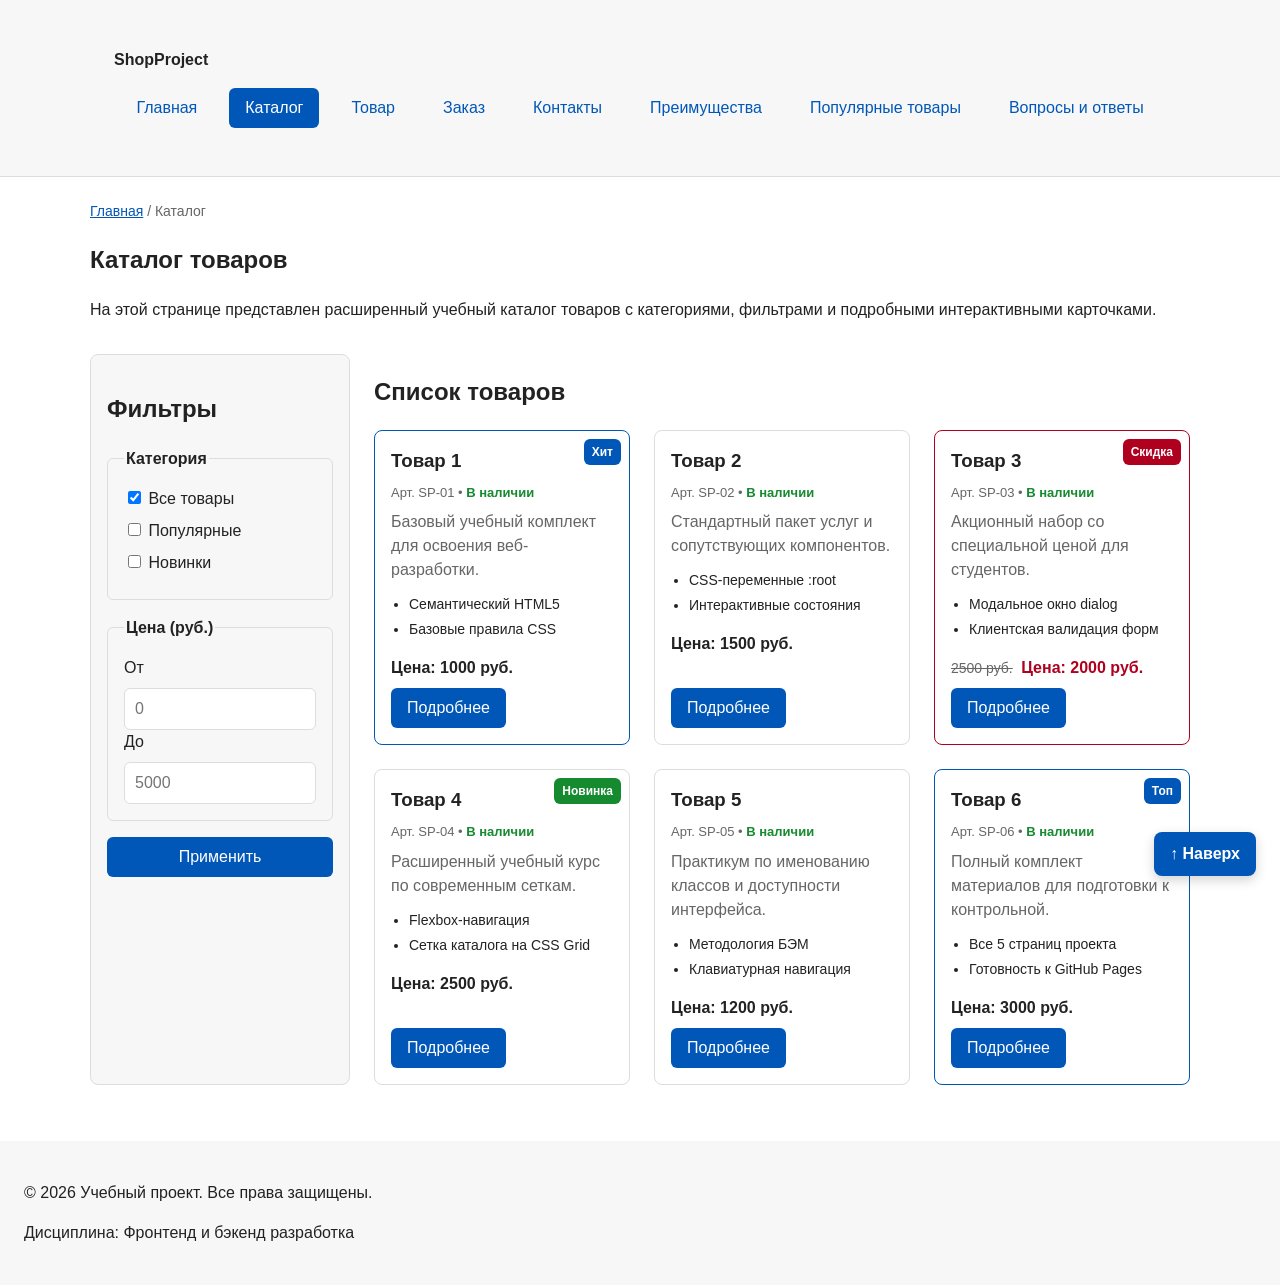
==== commit 7e508211: "feat: add green enhancements and update README" ====
--- a/catalog.html
+++ b/catalog.html
@@ -7,7 +7,7 @@
   <title>Каталог товаров — Учебный интернет-магазин</title>
   <link rel="stylesheet" href="css/style.css">
 </head>
-<body>
+<body id="top">
   <header class="site-header">
     <div class="site-header__inner">
       <a class="site-header__logo" href="index.html">ShopProject</a>
@@ -49,7 +49,7 @@
     <section class="section">
       <h1>Каталог товаров</h1>
       <p>
-        На этой странице представлен расширенный учебный каталог товаров с категориями, фильтрами и интерактивными карточками.
+        На этой странице представлен расширенный учебный каталог товаров с категориями, фильтрами и подробными интерактивными карточками.
       </p>
     </section>
     <section class="catalog-layout">
@@ -87,40 +87,85 @@
           <article class="product-card product-card--featured">
             <span class="product-card__badge">Хит</span>
             <h3 class="product-card__title">Товар 1</h3>
+            <p class="product-card__meta">
+              Арт. SP-01 • <span class="product-card__status">В наличии</span>
+            </p>
             <p class="product-card__description">Базовый учебный комплект для освоения веб-разработки.</p>
+            <ul class="product-card__features">
+              <li>Семантический HTML5</li>
+              <li>Базовые правила CSS</li>
+            </ul>
             <p class="product-card__price">Цена: 1000 руб.</p>
             <a class="button button--primary product-card__button" href="product.html">Подробнее</a>
           </article>
           <article class="product-card">
             <h3 class="product-card__title">Товар 2</h3>
+            <p class="product-card__meta">
+              Арт. SP-02 • <span class="product-card__status">В наличии</span>
+            </p>
             <p class="product-card__description">Стандартный пакет услуг и сопутствующих компонентов.</p>
+            <ul class="product-card__features">
+              <li>CSS-переменные :root</li>
+              <li>Интерактивные состояния</li>
+            </ul>
             <p class="product-card__price">Цена: 1500 руб.</p>
             <a class="button button--primary product-card__button" href="product.html">Подробнее</a>
           </article>
           <article class="product-card product-card--discount">
             <span class="product-card__badge">Скидка</span>
             <h3 class="product-card__title">Товар 3</h3>
+            <p class="product-card__meta">
+              Арт. SP-03 • <span class="product-card__status">В наличии</span>
+            </p>
             <p class="product-card__description">Акционный набор со специальной ценой для студентов.</p>
-            <p class="product-card__price">Цена: 2000 руб.</p>
+            <ul class="product-card__features">
+              <li>Модальное окно dialog</li>
+              <li>Клиентская валидация форм</li>
+            </ul>
+            <p class="product-card__price">
+              <span class="product-card__old-price">2500 руб.</span>
+              Цена: 2000 руб.
+            </p>
             <a class="button button--primary product-card__button" href="product.html">Подробнее</a>
           </article>
           <article class="product-card">
             <span class="product-card__badge product-card__badge--new">Новинка</span>
             <h3 class="product-card__title">Товар 4</h3>
+            <p class="product-card__meta">
+              Арт. SP-04 • <span class="product-card__status">В наличии</span>
+            </p>
             <p class="product-card__description">Расширенный учебный курс по современным сеткам.</p>
+            <ul class="product-card__features">
+              <li>Flexbox-навигация</li>
+              <li>Сетка каталога на CSS Grid</li>
+            </ul>
             <p class="product-card__price">Цена: 2500 руб.</p>
             <a class="button button--primary product-card__button" href="product.html">Подробнее</a>
           </article>
           <article class="product-card">
             <h3 class="product-card__title">Товар 5</h3>
-            <p class="product-card__description">Практикум по адаптивной вёрстке и доступности.</p>
+            <p class="product-card__meta">
+              Арт. SP-05 • <span class="product-card__status">В наличии</span>
+            </p>
+            <p class="product-card__description">Практикум по именованию классов и доступности интерфейса.</p>
+            <ul class="product-card__features">
+              <li>Методология БЭМ</li>
+              <li>Клавиатурная навигация</li>
+            </ul>
             <p class="product-card__price">Цена: 1200 руб.</p>
             <a class="button button--primary product-card__button" href="product.html">Подробнее</a>
           </article>
           <article class="product-card product-card--featured">
             <span class="product-card__badge">Топ</span>
             <h3 class="product-card__title">Товар 6</h3>
+            <p class="product-card__meta">
+              Арт. SP-06 • <span class="product-card__status">В наличии</span>
+            </p>
             <p class="product-card__description">Полный комплект материалов для подготовки к контрольной.</p>
+            <ul class="product-card__features">
+              <li>Все 5 страниц проекта</li>
+              <li>Готовность к GitHub Pages</li>
+            </ul>
             <p class="product-card__price">Цена: 3000 руб.</p>
             <a class="button button--primary product-card__button" href="product.html">Подробнее</a>
           </article>
@@ -132,5 +177,6 @@
     <p>&copy; 2026 Учебный проект. Все права защищены.</p>
     <p>Дисциплина: Фронтенд и бэкенд разработка</p>
   </footer>
+  <a class="back-to-top" href="#top" aria-label="Вернуться в начало страницы">↑ Наверх</a>
 </body>
 </html>
--- a/css/style.css
+++ b/css/style.css
@@ -524,4 +524,121 @@
   z-index: 100;
   background-color: #ffffff;
   border-bottom: 1px solid var(--color-border);
+}
+
+/* ===============================
+   6. Самостоятельные доработки (Зелёный список)
+   =============================== */
+
+/* 1. Более подробная карточка товара */
+.product-card__meta {
+  margin: 0;
+  font-size: 13px;
+  color: var(--color-muted);
+}
+
+.product-card__status {
+  color: var(--color-success);
+  font-weight: 700;
+}
+
+.product-card__features {
+  margin: var(--space-xs) 0;
+  padding-left: 18px;
+  font-size: 14px;
+  color: var(--color-text);
+}
+
+.product-card__features li {
+  margin-bottom: 4px;
+}
+
+.product-card__old-price {
+  margin-right: var(--space-xs);
+  font-weight: 400;
+  font-size: 14px;
+  color: var(--color-muted);
+  text-decoration: line-through;
+}
+
+/* 2. Дополнительные состояния кнопок и карточек */
+.product-card {
+  transition: border-color 0.2s ease, box-shadow 0.2s ease, transform 0.2s ease;
+}
+
+.product-card:hover {
+  transform: translateY(-3px);
+  box-shadow: 0 6px 16px rgba(0, 0, 0, 0.08);
+}
+
+.product-card:focus-within {
+  border-color: var(--color-primary);
+  box-shadow: 0 0 0 3px rgba(0, 87, 184, 0.2);
+}
+
+.button {
+  transition: background-color 0.15s ease, color 0.15s ease, transform 0.1s ease, box-shadow 0.15s ease;
+}
+
+.button:active {
+  transform: translateY(1px);
+}
+
+.button--primary:active {
+  background-color: #002d62;
+}
+
+.button--secondary:active {
+  color: var(--color-white);
+  background-color: var(--color-primary-dark);
+}
+
+/* 3. Улучшенная доступность формы */
+.order-form__required-note {
+  margin: 0 0 var(--space-md);
+  font-size: 14px;
+  color: var(--color-muted);
+}
+
+.order-form__required {
+  color: var(--color-danger);
+  font-weight: 700;
+}
+
+.order-form__input[aria-invalid="true"],
+.order-form__select[aria-invalid="true"],
+.order-form__textarea[aria-invalid="true"] {
+  border-color: var(--color-danger);
+  background-color: #fff5f5;
+}
+
+/* 4. Фиксированная кнопка «Наверх» (position: fixed) */
+.back-to-top {
+  position: fixed;
+  right: var(--space-lg);
+  bottom: var(--space-lg);
+  z-index: 90;
+  display: inline-block;
+  padding: 10px 16px;
+  font-weight: 700;
+  color: var(--color-white);
+  background-color: var(--color-primary);
+  border-radius: var(--radius-md);
+  text-decoration: none;
+  box-shadow: 0 4px 12px rgba(0, 0, 0, 0.18);
+  transition: background-color 0.15s ease, transform 0.1s ease;
+}
+
+.back-to-top:hover {
+  color: var(--color-white);
+  background-color: var(--color-primary-dark);
+}
+
+.back-to-top:active {
+  transform: translateY(1px);
+}
+
+.back-to-top:focus-visible {
+  outline: 2px solid var(--color-primary-dark);
+  outline-offset: 3px;
 }
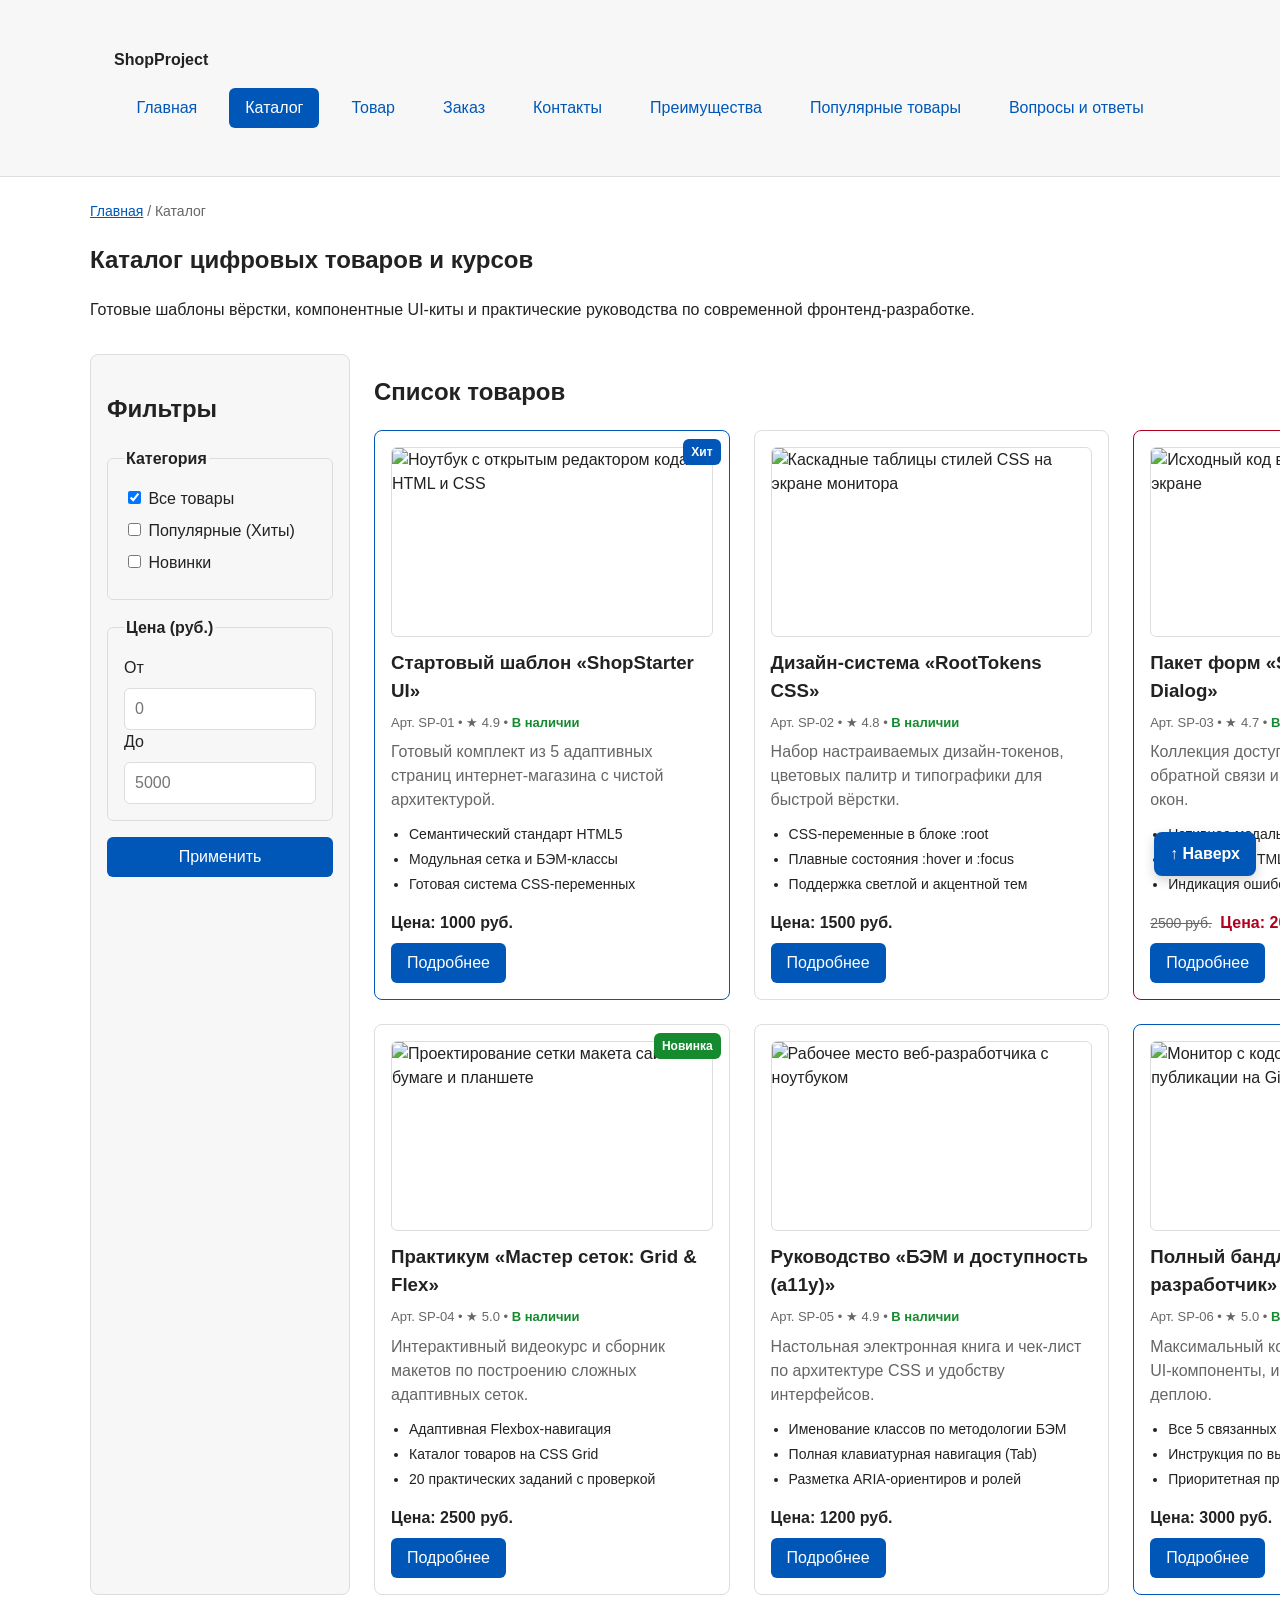
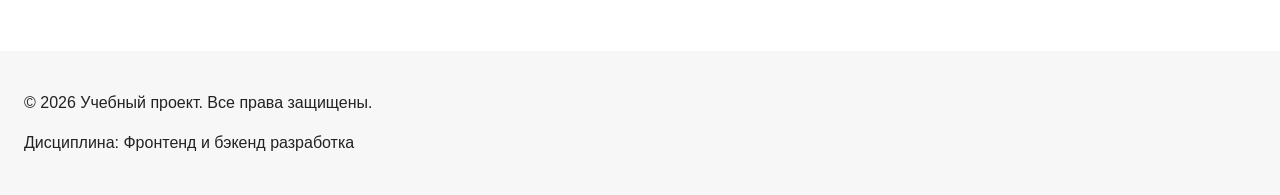
==== commit e5421d77: "Добавлены конкретные наименования товаров, изображения и расширенная карточка товара" ====
--- a/catalog.html
+++ b/catalog.html
@@ -3,8 +3,8 @@
 <head>
   <meta charset="UTF-8">
   <meta name="viewport" content="width=device-width, initial-scale=1.0">
-  <meta name="description" content="Расширенный каталог товаров учебного интернет-магазина.">
-  <title>Каталог товаров — Учебный интернет-магазин</title>
+  <meta name="description" content="Расширенный каталог цифровых товаров, UI-китов и учебных курсов для веб-разработчиков.">
+  <title>Каталог товаров — Учебный интернет-магазин ShopProject</title>
   <link rel="stylesheet" href="css/style.css">
 </head>
 <body id="top">
@@ -47,9 +47,9 @@
       <span class="breadcrumbs__current">Каталог</span>
     </nav>
     <section class="section">
-      <h1>Каталог товаров</h1>
+      <h1>Каталог цифровых товаров и курсов</h1>
       <p>
-        На этой странице представлен расширенный учебный каталог товаров с категориями, фильтрами и подробными интерактивными карточками.
+        Готовые шаблоны вёрстки, компонентные UI-киты и практические руководства по современной фронтенд-разработке.
       </p>
     </section>
     <section class="catalog-layout">
@@ -64,7 +64,7 @@
             </label>
             <label>
               <input type="checkbox" name="category" value="popular">
-              Популярные
+              Популярные (Хиты)
             </label>
             <label>
               <input type="checkbox" name="category" value="new">
@@ -84,43 +84,75 @@
       <section class="catalog-products">
         <h2>Список товаров</h2>
         <div class="products-grid">
+          <!-- Карточка 1 -->
           <article class="product-card product-card--featured">
             <span class="product-card__badge">Хит</span>
-            <h3 class="product-card__title">Товар 1</h3>
-            <p class="product-card__meta">
-              Арт. SP-01 • <span class="product-card__status">В наличии</span>
-            </p>
-            <p class="product-card__description">Базовый учебный комплект для освоения веб-разработки.</p>
-            <ul class="product-card__features">
-              <li>Семантический HTML5</li>
-              <li>Базовые правила CSS</li>
+            <img
+              class="product-card__image"
+              src="https://images.unsplash.com/photo-1498050108023-c5249f4df085?auto=format&fit=crop&w=600&q=80"
+              alt="Ноутбук с открытым редактором кода HTML и CSS"
+              width="340"
+              height="200"
+              loading="lazy"
+            >
+            <h3 class="product-card__title">Стартовый шаблон «ShopStarter UI»</h3>
+            <p class="product-card__meta">
+              Арт. SP-01 • ★ 4.9 • <span class="product-card__status">В наличии</span>
+            </p>
+            <p class="product-card__description">Готовый комплект из 5 адаптивных страниц интернет-магазина с чистой архитектурой.</p>
+            <ul class="product-card__features">
+              <li>Семантический стандарт HTML5</li>
+              <li>Модульная сетка и БЭМ-классы</li>
+              <li>Готовая система CSS-переменных</li>
             </ul>
             <p class="product-card__price">Цена: 1000 руб.</p>
             <a class="button button--primary product-card__button" href="product.html">Подробнее</a>
           </article>
+
+          <!-- Карточка 2 -->
           <article class="product-card">
-            <h3 class="product-card__title">Товар 2</h3>
-            <p class="product-card__meta">
-              Арт. SP-02 • <span class="product-card__status">В наличии</span>
-            </p>
-            <p class="product-card__description">Стандартный пакет услуг и сопутствующих компонентов.</p>
-            <ul class="product-card__features">
-              <li>CSS-переменные :root</li>
-              <li>Интерактивные состояния</li>
+            <img
+              class="product-card__image"
+              src="https://images.unsplash.com/photo-1507721999472-8ed4421c4af2?auto=format&fit=crop&w=600&q=80"
+              alt="Каскадные таблицы стилей CSS на экране монитора"
+              width="340"
+              height="200"
+              loading="lazy"
+            >
+            <h3 class="product-card__title">Дизайн-система «RootTokens CSS»</h3>
+            <p class="product-card__meta">
+              Арт. SP-02 • ★ 4.8 • <span class="product-card__status">В наличии</span>
+            </p>
+            <p class="product-card__description">Набор настраиваемых дизайн-токенов, цветовых палитр и типографики для быстрой вёрстки.</p>
+            <ul class="product-card__features">
+              <li>CSS-переменные в блоке :root</li>
+              <li>Плавные состояния :hover и :focus</li>
+              <li>Поддержка светлой и акцентной тем</li>
             </ul>
             <p class="product-card__price">Цена: 1500 руб.</p>
             <a class="button button--primary product-card__button" href="product.html">Подробнее</a>
           </article>
+
+          <!-- Карточка 3 -->
           <article class="product-card product-card--discount">
-            <span class="product-card__badge">Скидка</span>
-            <h3 class="product-card__title">Товар 3</h3>
-            <p class="product-card__meta">
-              Арт. SP-03 • <span class="product-card__status">В наличии</span>
-            </p>
-            <p class="product-card__description">Акционный набор со специальной ценой для студентов.</p>
-            <ul class="product-card__features">
-              <li>Модальное окно dialog</li>
-              <li>Клиентская валидация форм</li>
+            <span class="product-card__badge">Скидка -20%</span>
+            <img
+              class="product-card__image"
+              src="https://images.unsplash.com/photo-1555066931-4365d14bab8c?auto=format&fit=crop&w=600&q=80"
+              alt="Исходный код веб-форм и валидации на экране"
+              width="340"
+              height="200"
+              loading="lazy"
+            >
+            <h3 class="product-card__title">Пакет форм «SmartForms & Dialog»</h3>
+            <p class="product-card__meta">
+              Арт. SP-03 • ★ 4.7 • <span class="product-card__status">В наличии</span>
+            </p>
+            <p class="product-card__description">Коллекция доступных веб-форм заказа, обратной связи и нативных модальных окон.</p>
+            <ul class="product-card__features">
+              <li>Нативное модальное окно &lt;dialog&gt;</li>
+              <li>Клиентская HTML5-валидация полей</li>
+              <li>Индикация ошибок через aria-invalid</li>
             </ul>
             <p class="product-card__price">
               <span class="product-card__old-price">2500 руб.</span>
@@ -128,43 +160,76 @@
             </p>
             <a class="button button--primary product-card__button" href="product.html">Подробнее</a>
           </article>
+
+          <!-- Карточка 4 -->
           <article class="product-card">
             <span class="product-card__badge product-card__badge--new">Новинка</span>
-            <h3 class="product-card__title">Товар 4</h3>
-            <p class="product-card__meta">
-              Арт. SP-04 • <span class="product-card__status">В наличии</span>
-            </p>
-            <p class="product-card__description">Расширенный учебный курс по современным сеткам.</p>
-            <ul class="product-card__features">
-              <li>Flexbox-навигация</li>
-              <li>Сетка каталога на CSS Grid</li>
+            <img
+              class="product-card__image"
+              src="https://images.unsplash.com/photo-1581291518633-83b4ebd1d83e?auto=format&fit=crop&w=600&q=80"
+              alt="Проектирование сетки макета сайта на бумаге и планшете"
+              width="340"
+              height="200"
+              loading="lazy"
+            >
+            <h3 class="product-card__title">Практикум «Мастер сеток: Grid & Flex»</h3>
+            <p class="product-card__meta">
+              Арт. SP-04 • ★ 5.0 • <span class="product-card__status">В наличии</span>
+            </p>
+            <p class="product-card__description">Интерактивный видеокурс и сборник макетов по построению сложных адаптивных сеток.</p>
+            <ul class="product-card__features">
+              <li>Адаптивная Flexbox-навигация</li>
+              <li>Каталог товаров на CSS Grid</li>
+              <li>20 практических заданий с проверкой</li>
             </ul>
             <p class="product-card__price">Цена: 2500 руб.</p>
             <a class="button button--primary product-card__button" href="product.html">Подробнее</a>
           </article>
+
+          <!-- Карточка 5 -->
           <article class="product-card">
-            <h3 class="product-card__title">Товар 5</h3>
-            <p class="product-card__meta">
-              Арт. SP-05 • <span class="product-card__status">В наличии</span>
-            </p>
-            <p class="product-card__description">Практикум по именованию классов и доступности интерфейса.</p>
-            <ul class="product-card__features">
-              <li>Методология БЭМ</li>
-              <li>Клавиатурная навигация</li>
+            <img
+              class="product-card__image"
+              src="https://images.unsplash.com/photo-1517694712202-14dd9538aa97?auto=format&fit=crop&w=600&q=80"
+              alt="Рабочее место веб-разработчика с ноутбуком"
+              width="340"
+              height="200"
+              loading="lazy"
+            >
+            <h3 class="product-card__title">Руководство «БЭМ и доступность (a11y)»</h3>
+            <p class="product-card__meta">
+              Арт. SP-05 • ★ 4.9 • <span class="product-card__status">В наличии</span>
+            </p>
+            <p class="product-card__description">Настольная электронная книга и чек-лист по архитектуре CSS и удобству интерфейсов.</p>
+            <ul class="product-card__features">
+              <li>Именование классов по методологии БЭМ</li>
+              <li>Полная клавиатурная навигация (Tab)</li>
+              <li>Разметка ARIA-ориентиров и ролей</li>
             </ul>
             <p class="product-card__price">Цена: 1200 руб.</p>
             <a class="button button--primary product-card__button" href="product.html">Подробнее</a>
           </article>
+
+          <!-- Карточка 6 -->
           <article class="product-card product-card--featured">
             <span class="product-card__badge">Топ</span>
-            <h3 class="product-card__title">Товар 6</h3>
-            <p class="product-card__meta">
-              Арт. SP-06 • <span class="product-card__status">В наличии</span>
-            </p>
-            <p class="product-card__description">Полный комплект материалов для подготовки к контрольной.</p>
-            <ul class="product-card__features">
-              <li>Все 5 страниц проекта</li>
-              <li>Готовность к GitHub Pages</li>
+            <img
+              class="product-card__image"
+              src="https://images.unsplash.com/photo-1461749280684-dccba630e2f6?auto=format&fit=crop&w=600&q=80"
+              alt="Монитор с кодом проекта, готовым к публикации на GitHub"
+              width="340"
+              height="200"
+              loading="lazy"
+            >
+            <h3 class="product-card__title">Полный бандл «Frontend-разработчик»</h3>
+            <p class="product-card__meta">
+              Арт. SP-06 • ★ 5.0 • <span class="product-card__status">В наличии</span>
+            </p>
+            <p class="product-card__description">Максимальный комплект: все шаблоны, UI-компоненты, исходники и гайд по деплою.</p>
+            <ul class="product-card__features">
+              <li>Все 5 связанных страниц проекта</li>
+              <li>Инструкция по выгрузке на GitHub Pages</li>
+              <li>Приоритетная проверка кода ревьюером</li>
             </ul>
             <p class="product-card__price">Цена: 3000 руб.</p>
             <a class="button button--primary product-card__button" href="product.html">Подробнее</a>
--- a/css/style.css
+++ b/css/style.css
@@ -641,4 +641,161 @@
 .back-to-top:focus-visible {
   outline: 2px solid var(--color-primary-dark);
   outline-offset: 3px;
+}
+
+/* ===============================
+   7. Стили для картинок каталога и подробной карточки товара
+   =============================== */
+
+/* Фиксируем одинаковую высоту картинок в сетке каталога */
+.products-grid .product-card__image {
+  height: 190px;
+  object-fit: cover;
+  margin-bottom: var(--space-xs);
+  border: 1px solid var(--color-border);
+}
+
+/* Двухколоночная раскладка для подробной карточки на странице product.html */
+.product-card--detailed {
+  display: grid;
+  grid-template-columns: 1fr 1.2fr;
+  gap: var(--space-xl);
+  padding: var(--space-lg);
+  align-items: start;
+}
+
+.product-card__gallery {
+  display: flex;
+  flex-direction: column;
+  gap: var(--space-md);
+}
+
+.product-card__image--main {
+  width: 100%;
+  height: 320px;
+  object-fit: cover;
+  border-radius: var(--radius-md);
+  border: 1px solid var(--color-border);
+}
+
+.product-card__thumbs {
+  display: grid;
+  grid-template-columns: repeat(3, 1fr);
+  gap: var(--space-sm);
+}
+
+.product-card__thumb {
+  width: 100%;
+  height: 85px;
+  object-fit: cover;
+  border-radius: var(--radius-sm);
+  border: 2px solid var(--color-border);
+  cursor: pointer;
+  transition: border-color 0.2s ease, transform 0.2s ease;
+}
+
+.product-card__thumb:hover {
+  border-color: var(--color-primary);
+  transform: scale(1.03);
+}
+
+.product-card__tags {
+  display: flex;
+  flex-wrap: wrap;
+  gap: var(--space-xs);
+}
+
+.product-card__tag {
+  padding: 4px 10px;
+  font-size: 12px;
+  font-weight: 700;
+  color: var(--color-primary);
+  background-color: var(--color-surface-accent);
+  border-radius: var(--radius-sm);
+}
+
+.product-card__content {
+  display: flex;
+  flex-direction: column;
+  gap: var(--space-md);
+}
+
+.product-card__subtitle {
+  margin: var(--space-xs) 0 0;
+  font-size: 16px;
+}
+
+.product-card__specs-box {
+  display: grid;
+  gap: var(--space-xs);
+  padding: var(--space-md);
+  background-color: var(--color-surface);
+  border: 1px solid var(--color-border);
+  border-radius: var(--radius-sm);
+  font-size: 14px;
+}
+
+.product-card__spec-item {
+  display: flex;
+  justify-content: space-between;
+  gap: var(--space-md);
+  border-bottom: 1px dashed var(--color-border);
+  padding-bottom: 4px;
+}
+
+.product-card__spec-item:last-child {
+  border-bottom: none;
+  padding-bottom: 0;
+}
+
+.product-card__spec-label {
+  color: var(--color-muted);
+}
+
+.product-card__spec-value {
+  font-weight: 700;
+  text-align: right;
+}
+
+.product-card__options {
+  margin: 0;
+  padding: var(--space-md);
+  border: 1px solid var(--color-border);
+  border-radius: var(--radius-sm);
+  background-color: var(--color-surface-accent);
+}
+
+.product-card__options-title {
+  font-weight: 700;
+  padding: 0 var(--space-xs);
+}
+
+.product-card__option {
+  display: flex;
+  align-items: center;
+  gap: var(--space-sm);
+  margin-top: var(--space-xs);
+  font-size: 14px;
+  cursor: pointer;
+}
+
+.product-card__purchase {
+  display: flex;
+  flex-wrap: wrap;
+  align-items: center;
+  justify-content: space-between;
+  gap: var(--space-md);
+  padding-top: var(--space-sm);
+  border-top: 1px solid var(--color-border);
+}
+
+.product-card__actions {
+  display: flex;
+  gap: var(--space-sm);
+}
+
+@media (max-width: 860px) {
+  .product-card--detailed {
+    grid-template-columns: 1fr;
+  }
 }
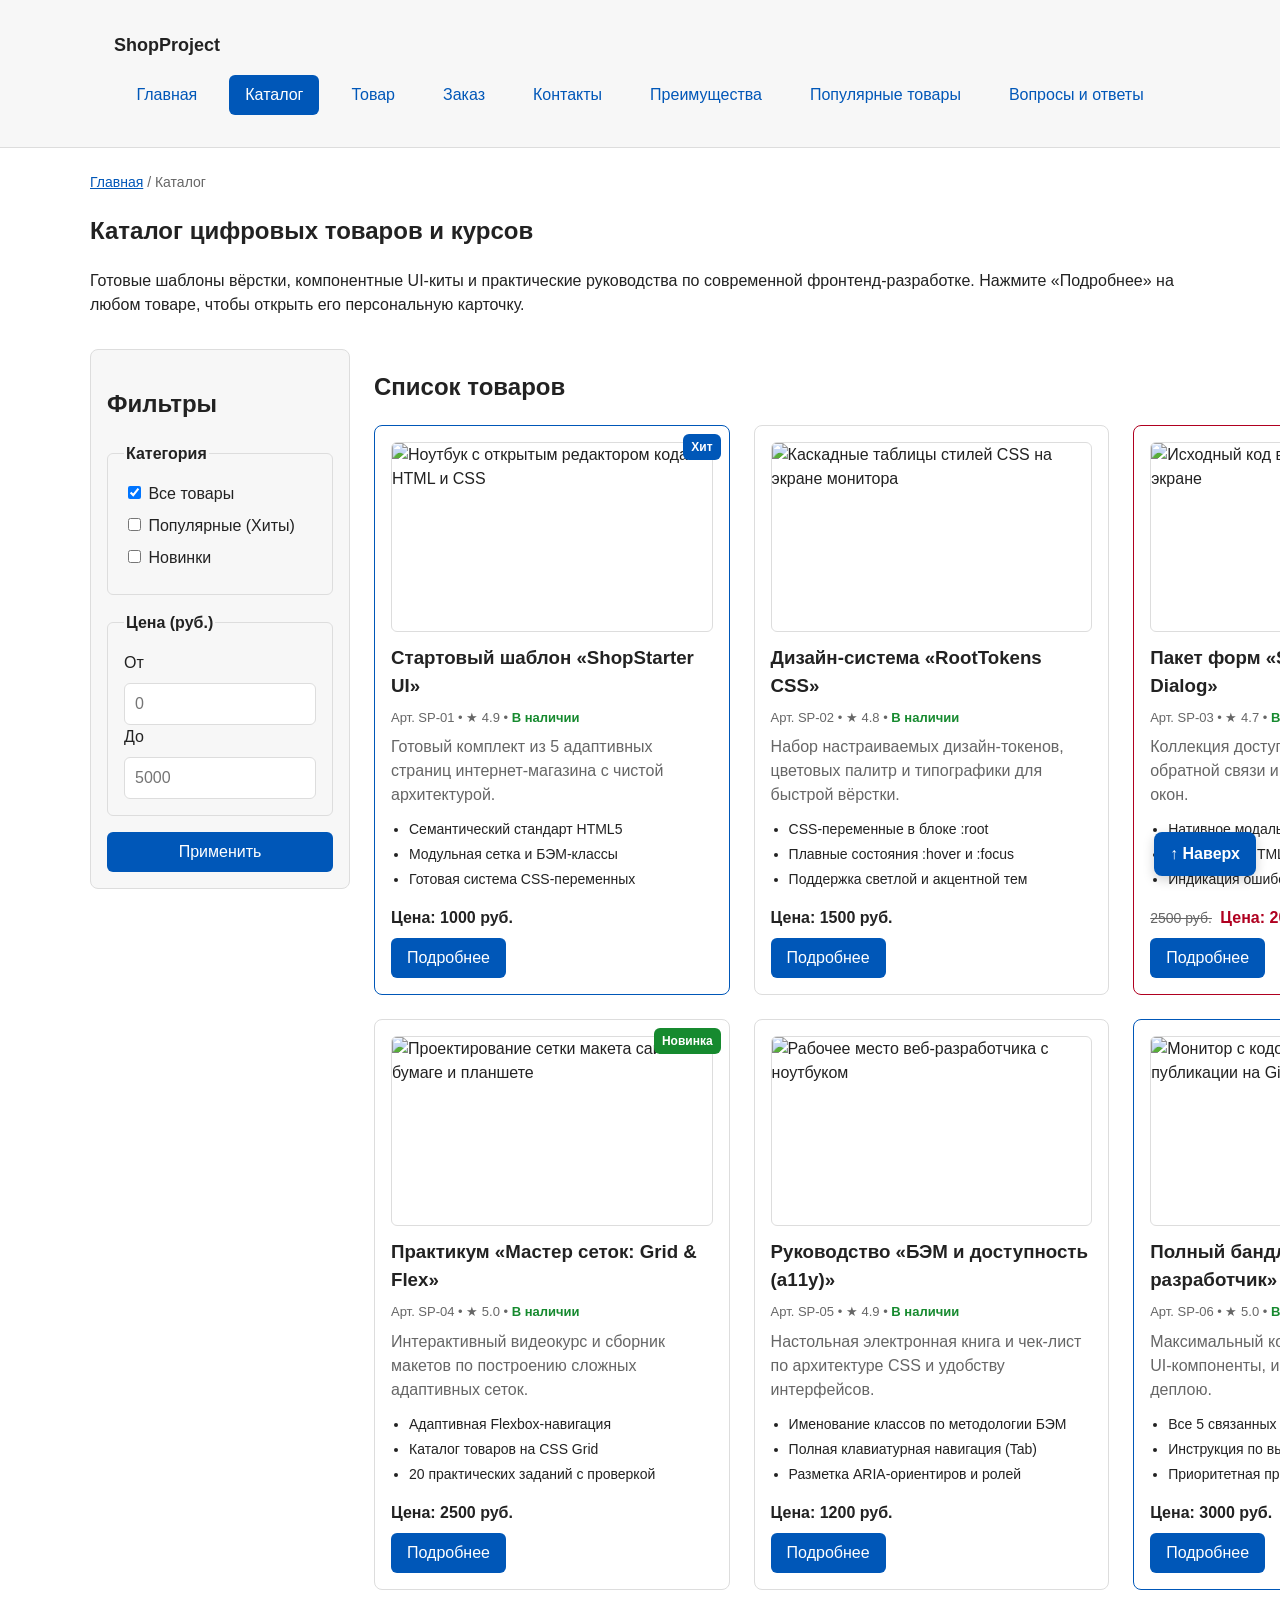
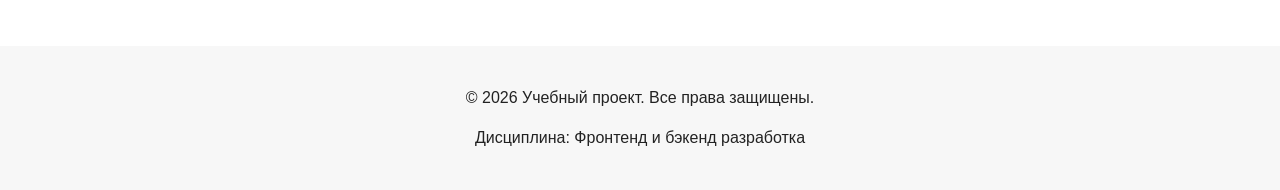
==== commit a3547bd4: "Добавлен переход на индивидуальную карточку каждого товара и обновлены стили" ====
--- a/catalog.html
+++ b/catalog.html
@@ -20,7 +20,7 @@
             <a class="site-nav__link site-nav__link--active" href="catalog.html">Каталог</a>
           </li>
           <li class="site-nav__item">
-            <a class="site-nav__link" href="product.html">Товар</a>
+            <a class="site-nav__link" href="product.html?id=1">Товар</a>
           </li>
           <li class="site-nav__item">
             <a class="site-nav__link" href="order.html">Заказ</a>
@@ -49,7 +49,7 @@
     <section class="section">
       <h1>Каталог цифровых товаров и курсов</h1>
       <p>
-        Готовые шаблоны вёрстки, компонентные UI-киты и практические руководства по современной фронтенд-разработке.
+        Готовые шаблоны вёрстки, компонентные UI-киты и практические руководства по современной фронтенд-разработке. Нажмите «Подробнее» на любом товаре, чтобы открыть его персональную карточку.
       </p>
     </section>
     <section class="catalog-layout">
@@ -106,7 +106,7 @@
               <li>Готовая система CSS-переменных</li>
             </ul>
             <p class="product-card__price">Цена: 1000 руб.</p>
-            <a class="button button--primary product-card__button" href="product.html">Подробнее</a>
+            <a class="button button--primary product-card__button" href="product.html?id=1">Подробнее</a>
           </article>
 
           <!-- Карточка 2 -->
@@ -130,7 +130,7 @@
               <li>Поддержка светлой и акцентной тем</li>
             </ul>
             <p class="product-card__price">Цена: 1500 руб.</p>
-            <a class="button button--primary product-card__button" href="product.html">Подробнее</a>
+            <a class="button button--primary product-card__button" href="product.html?id=2">Подробнее</a>
           </article>
 
           <!-- Карточка 3 -->
@@ -144,7 +144,7 @@
               height="200"
               loading="lazy"
             >
-            <h3 class="product-card__title">Пакет форм «SmartForms & Dialog»</h3>
+            <h3 class="product-card__title">Пакет форм «SmartForms &amp; Dialog»</h3>
             <p class="product-card__meta">
               Арт. SP-03 • ★ 4.7 • <span class="product-card__status">В наличии</span>
             </p>
@@ -158,7 +158,7 @@
               <span class="product-card__old-price">2500 руб.</span>
               Цена: 2000 руб.
             </p>
-            <a class="button button--primary product-card__button" href="product.html">Подробнее</a>
+            <a class="button button--primary product-card__button" href="product.html?id=3">Подробнее</a>
           </article>
 
           <!-- Карточка 4 -->
@@ -172,7 +172,7 @@
               height="200"
               loading="lazy"
             >
-            <h3 class="product-card__title">Практикум «Мастер сеток: Grid & Flex»</h3>
+            <h3 class="product-card__title">Практикум «Мастер сеток: Grid &amp; Flex»</h3>
             <p class="product-card__meta">
               Арт. SP-04 • ★ 5.0 • <span class="product-card__status">В наличии</span>
             </p>
@@ -183,7 +183,7 @@
               <li>20 практических заданий с проверкой</li>
             </ul>
             <p class="product-card__price">Цена: 2500 руб.</p>
-            <a class="button button--primary product-card__button" href="product.html">Подробнее</a>
+            <a class="button button--primary product-card__button" href="product.html?id=4">Подробнее</a>
           </article>
 
           <!-- Карточка 5 -->
@@ -207,7 +207,7 @@
               <li>Разметка ARIA-ориентиров и ролей</li>
             </ul>
             <p class="product-card__price">Цена: 1200 руб.</p>
-            <a class="button button--primary product-card__button" href="product.html">Подробнее</a>
+            <a class="button button--primary product-card__button" href="product.html?id=5">Подробнее</a>
           </article>
 
           <!-- Карточка 6 -->
@@ -232,7 +232,7 @@
               <li>Приоритетная проверка кода ревьюером</li>
             </ul>
             <p class="product-card__price">Цена: 3000 руб.</p>
-            <a class="button button--primary product-card__button" href="product.html">Подробнее</a>
+            <a class="button button--primary product-card__button" href="product.html?id=6">Подробнее</a>
           </article>
         </div>
       </section>
--- a/css/style.css
+++ b/css/style.css
@@ -1,11 +1,5 @@
-/* 
-  Универсальное правило для всех элементов.
-  border-box делает расчёт размеров более понятным:
-  width включает content, padding и border.
-*/
-
 /* ===============================
-1. Переменные проекта
+   1. Переменные проекта
    =============================== */
 
 :root {
@@ -47,6 +41,10 @@
   box-sizing: border-box;
 }
 
+html {
+  scroll-behavior: smooth;
+}
+
 body {
   margin: 0;
   font-family: Arial, sans-serif;
@@ -55,7 +53,6 @@
   background-color: var(--color-bg);
 }
 
-/* Задаём внутренние отступы для основных областей страницы */
 header,
 main,
 footer {
@@ -63,11 +60,16 @@
 }
 
 header {
-  background-color: var(--color-surface);
+  position: sticky;
+  top: 0;
+  z-index: 100;
+  background-color: #ffffff;
+  border-bottom: 1px solid var(--color-border);
 }
 
 footer {
   background-color: var(--color-surface);
+  text-align: center;
 }
 
 /* ===============================
@@ -87,20 +89,23 @@
   outline-offset: 3px;
 }
 
-/* Оформляем шапку страницы и навигацию по БЭМ */
 .site-header {
   background-color: var(--color-surface);
 }
+
 .site-header__inner {
   max-width: var(--container-width);
   margin: 0 auto;
-  padding: var(--space-lg);
-}
+  padding: var(--space-sm) var(--space-lg);
+}
+
 .site-header__logo {
   font-weight: 700;
+  font-size: 18px;
   color: var(--color-text);
   text-decoration: none;
 }
+
 .site-nav__list {
   display: flex;
   flex-wrap: wrap;
@@ -111,6 +116,7 @@
   margin: var(--space-md) 0 0;
   list-style: none;
 }
+
 .site-nav__link {
   display: inline-block;
   padding: var(--space-sm) var(--space-md);
@@ -118,14 +124,17 @@
   text-decoration: none;
   border-radius: var(--radius-sm);
 }
+
 .site-nav__link:hover {
   color: var(--color-white);
   background-color: var(--color-primary);
 }
+
 .site-nav__link:focus-visible {
   outline: 2px solid var(--color-primary);
   outline-offset: 3px;
 }
+
 .site-nav__link--active {
   color: var(--color-white);
   background-color: var(--color-primary);
@@ -152,7 +161,6 @@
   margin-top: 0;
 }
 
-/* Карточки товаров и сетка по БЭМ (Раздел 10 — Требования к позиционированию) */
 .products-grid {
   display: grid;
   grid-template-columns: repeat(3, 1fr);
@@ -160,7 +168,7 @@
 }
 
 .product-card {
-  position: relative; /* Обязательно для абсолютного позиционирования бейджа */
+  position: relative;
   display: flex;
   flex-direction: column;
   gap: var(--space-sm);
@@ -168,10 +176,18 @@
   border: 1px solid var(--color-border);
   border-radius: var(--radius-md);
   background-color: var(--color-bg);
+  transition: border-color 0.2s ease, box-shadow 0.2s ease, transform 0.2s ease;
 }
 
 .product-card:hover {
   border-color: var(--color-primary);
+  transform: translateY(-3px);
+  box-shadow: 0 6px 16px rgba(0, 0, 0, 0.08);
+}
+
+.product-card:focus-within {
+  border-color: var(--color-primary);
+  box-shadow: 0 0 0 3px rgba(0, 87, 184, 0.2);
 }
 
 .product-card--featured {
@@ -182,11 +198,11 @@
   border-color: var(--color-danger);
 }
 
-/* Абсолютный бейдж в правом верхнем углу карточки */
 .product-card__badge {
   position: absolute;
   top: var(--space-sm);
   right: var(--space-sm);
+  z-index: 2;
   padding: 4px 8px;
   font-size: 12px;
   font-weight: 700;
@@ -210,16 +226,44 @@
   object-fit: cover;
 }
 
+.products-grid .product-card__image {
+  height: 190px;
+  margin-bottom: var(--space-xs);
+  border: 1px solid var(--color-border);
+}
+
 .product-card__title {
   margin: 0;
   color: var(--color-text);
 }
 
+.product-card__meta {
+  margin: 0;
+  font-size: 13px;
+  color: var(--color-muted);
+}
+
+.product-card__status {
+  color: var(--color-success);
+  font-weight: 700;
+}
+
 .product-card__description {
   margin: 0;
   color: var(--color-muted);
 }
 
+.product-card__features {
+  margin: var(--space-xs) 0;
+  padding-left: 18px;
+  font-size: 14px;
+  color: var(--color-text);
+}
+
+.product-card__features li {
+  margin-bottom: 4px;
+}
+
 .product-card__price {
   margin: 0;
   font-weight: 700;
@@ -227,6 +271,14 @@
 
 .product-card--discount .product-card__price {
   color: var(--color-danger);
+}
+
+.product-card__old-price {
+  margin-right: var(--space-xs);
+  font-weight: 400;
+  font-size: 14px;
+  color: var(--color-muted);
+  text-decoration: line-through;
 }
 
 .product-card__button {
@@ -234,7 +286,14 @@
   align-self: flex-start;
 }
 
-/* Расширенная таблица характеристик (product-table) */
+.product-card__actions {
+  display: flex;
+  flex-wrap: wrap;
+  gap: var(--space-sm);
+  margin-top: auto;
+}
+
+/* Расширенная таблица характеристик */
 .product-table {
   width: 100%;
   margin-top: var(--space-md);
@@ -246,7 +305,7 @@
 }
 
 .product-table caption {
-  padding: var(--space-sm);
+  padding: var(--space-sm) var(--space-md);
   font-weight: 700;
   text-align: left;
   color: var(--color-text);
@@ -309,10 +368,16 @@
   font: inherit;
   text-decoration: none;
   cursor: pointer;
+  transition: background-color 0.15s ease, color 0.15s ease, transform 0.1s ease, box-shadow 0.15s ease;
 }
 
 .button:hover {
   background-color: var(--color-primary-dark);
+  color: var(--color-white);
+}
+
+.button:active {
+  transform: translateY(1px);
 }
 
 .button--primary {
@@ -322,6 +387,10 @@
 
 .button--primary:hover {
   background-color: var(--color-primary-dark);
+}
+
+.button--primary:active {
+  background-color: #002d62;
 }
 
 .button--secondary {
@@ -335,18 +404,16 @@
   background-color: var(--color-primary);
 }
 
+.button--secondary:active {
+  color: var(--color-white);
+  background-color: var(--color-primary-dark);
+}
+
 .button:focus-visible {
   outline: 2px solid var(--color-primary);
   outline-offset: 3px;
 }
 
-.button:disabled,
-.button--disabled {
-  opacity: 0.6;
-  cursor: not-allowed;
-}
-
-/* Дополнительный блок aside */
 .aside-info {
   max-width: var(--container-width);
   margin: 0 auto var(--space-xl);
@@ -356,7 +423,7 @@
 }
 
 /* ===============================
-   5. Форма и модальное окно по БЭМ
+   5. Форма и модальное окно
    =============================== */
 
 .order-dialog {
@@ -415,21 +482,22 @@
   color: var(--color-muted);
 }
 
-.order-form__input:hover,
-.order-form__select:hover,
-.order-form__textarea:hover {
-  border-color: var(--color-primary);
-}
-
-.order-form__input:focus-visible,
-.order-form__select:focus-visible,
-.order-form__textarea:focus-visible {
-  outline: 2px solid var(--color-primary);
-  outline-offset: 3px;
-}
-
-[aria-invalid="true"] {
+.order-form__required-note {
+  margin: 0 0 var(--space-md);
+  font-size: 14px;
+  color: var(--color-muted);
+}
+
+.order-form__required {
+  color: var(--color-danger);
+  font-weight: 700;
+}
+
+.order-form__input[aria-invalid="true"],
+.order-form__select[aria-invalid="true"],
+.order-form__textarea[aria-invalid="true"] {
   border-color: var(--color-danger);
+  background-color: #fff5f5;
 }
 
 .order-form__actions {
@@ -439,11 +507,11 @@
 }
 
 .success-message {
-  max-width: 1100px;
+  max-width: var(--container-width);
   margin: 24px auto;
   padding: 16px;
-  border-left: 4px solid #168a2f;
-  background-color: #eefaf0;
+  border-left: 4px solid var(--color-success);
+  background-color: var(--color-success-bg);
 }
 
 .breadcrumbs {
@@ -452,26 +520,14 @@
   font-size: 14px;
   color: var(--color-muted);
 }
+
 .breadcrumbs__link {
   color: var(--color-primary);
 }
+
 .breadcrumbs__current::before {
   content: " / ";
   color: var(--color-muted);
-}
-
-html {
-  scroll-behavior: smooth;
-}
-
-:target {
-  outline: 2px dashed var(--color-primary);
-  outline-offset: 4px;
-  max-width: var(--container-width);
-  margin: var(--space-lg) auto;
-  padding: var(--space-md);
-  border-left: 4px solid var(--color-success);
-  background-color: var(--color-success-bg);
 }
 
 .catalog-layout {
@@ -482,13 +538,16 @@
   grid-template-areas: "filters products";
   gap: var(--space-lg);
 }
+
 .catalog-filters {
   grid-area: filters;
   padding: var(--space-md);
   border: 1px solid var(--color-border);
   border-radius: var(--radius-md);
   background-color: var(--color-surface);
-}
+  align-self: start;
+}
+
 .catalog-products {
   grid-area: products;
 }
@@ -497,19 +556,23 @@
   display: grid;
   gap: var(--space-md);
 }
+
 .filters-form fieldset {
   margin: 0;
   padding: var(--space-md);
   border: 1px solid var(--color-border);
   border-radius: var(--radius-sm);
 }
+
 .filters-form legend {
   font-weight: 700;
 }
+
 .filters-form label {
   display: block;
   margin-bottom: var(--space-sm);
 }
+
 .filters-form input[type="number"] {
   width: 100%;
   padding: 8px 10px;
@@ -518,101 +581,6 @@
   font: inherit;
 }
 
-header {
-  position: sticky;
-  top: 0;
-  z-index: 100;
-  background-color: #ffffff;
-  border-bottom: 1px solid var(--color-border);
-}
-
-/* ===============================
-   6. Самостоятельные доработки (Зелёный список)
-   =============================== */
-
-/* 1. Более подробная карточка товара */
-.product-card__meta {
-  margin: 0;
-  font-size: 13px;
-  color: var(--color-muted);
-}
-
-.product-card__status {
-  color: var(--color-success);
-  font-weight: 700;
-}
-
-.product-card__features {
-  margin: var(--space-xs) 0;
-  padding-left: 18px;
-  font-size: 14px;
-  color: var(--color-text);
-}
-
-.product-card__features li {
-  margin-bottom: 4px;
-}
-
-.product-card__old-price {
-  margin-right: var(--space-xs);
-  font-weight: 400;
-  font-size: 14px;
-  color: var(--color-muted);
-  text-decoration: line-through;
-}
-
-/* 2. Дополнительные состояния кнопок и карточек */
-.product-card {
-  transition: border-color 0.2s ease, box-shadow 0.2s ease, transform 0.2s ease;
-}
-
-.product-card:hover {
-  transform: translateY(-3px);
-  box-shadow: 0 6px 16px rgba(0, 0, 0, 0.08);
-}
-
-.product-card:focus-within {
-  border-color: var(--color-primary);
-  box-shadow: 0 0 0 3px rgba(0, 87, 184, 0.2);
-}
-
-.button {
-  transition: background-color 0.15s ease, color 0.15s ease, transform 0.1s ease, box-shadow 0.15s ease;
-}
-
-.button:active {
-  transform: translateY(1px);
-}
-
-.button--primary:active {
-  background-color: #002d62;
-}
-
-.button--secondary:active {
-  color: var(--color-white);
-  background-color: var(--color-primary-dark);
-}
-
-/* 3. Улучшенная доступность формы */
-.order-form__required-note {
-  margin: 0 0 var(--space-md);
-  font-size: 14px;
-  color: var(--color-muted);
-}
-
-.order-form__required {
-  color: var(--color-danger);
-  font-weight: 700;
-}
-
-.order-form__input[aria-invalid="true"],
-.order-form__select[aria-invalid="true"],
-.order-form__textarea[aria-invalid="true"] {
-  border-color: var(--color-danger);
-  background-color: #fff5f5;
-}
-
-/* 4. Фиксированная кнопка «Наверх» (position: fixed) */
 .back-to-top {
   position: fixed;
   right: var(--space-lg);
@@ -626,7 +594,6 @@
   border-radius: var(--radius-md);
   text-decoration: none;
   box-shadow: 0 4px 12px rgba(0, 0, 0, 0.18);
-  transition: background-color 0.15s ease, transform 0.1s ease;
 }
 
 .back-to-top:hover {
@@ -634,28 +601,52 @@
   background-color: var(--color-primary-dark);
 }
 
-.back-to-top:active {
-  transform: translateY(1px);
-}
-
-.back-to-top:focus-visible {
-  outline: 2px solid var(--color-primary-dark);
-  outline-offset: 3px;
-}
-
 /* ===============================
-   7. Стили для картинок каталога и подробной карточки товара
+   6. Детальная карточка товара и переключатель товаров
    =============================== */
 
-/* Фиксируем одинаковую высоту картинок в сетке каталога */
-.products-grid .product-card__image {
-  height: 190px;
-  object-fit: cover;
-  margin-bottom: var(--space-xs);
-  border: 1px solid var(--color-border);
-}
-
-/* Двухколоночная раскладка для подробной карточки на странице product.html */
+.product-switcher {
+  max-width: var(--container-width);
+  margin: 0 auto var(--space-lg);
+  padding: var(--space-sm) var(--space-md);
+  background-color: var(--color-surface);
+  border: 1px solid var(--color-border);
+  border-radius: var(--radius-md);
+  display: flex;
+  flex-wrap: wrap;
+  align-items: center;
+  gap: var(--space-sm);
+}
+
+.product-switcher__label {
+  font-size: 14px;
+  font-weight: 700;
+  color: var(--color-muted);
+}
+
+.product-switcher__links {
+  display: flex;
+  flex-wrap: wrap;
+  gap: var(--space-xs);
+}
+
+.product-switcher__link {
+  padding: 6px 12px;
+  font-size: 13px;
+  text-decoration: none;
+  color: var(--color-primary);
+  background-color: var(--color-bg);
+  border: 1px solid var(--color-border);
+  border-radius: var(--radius-sm);
+}
+
+.product-switcher__link:hover,
+.product-switcher__link--active {
+  color: var(--color-white);
+  background-color: var(--color-primary);
+  border-color: var(--color-primary);
+}
+
 .product-card--detailed {
   display: grid;
   grid-template-columns: 1fr 1.2fr;
@@ -664,6 +655,10 @@
   align-items: start;
 }
 
+.product-card--detailed:hover {
+  transform: none;
+}
+
 .product-card__gallery {
   display: flex;
   flex-direction: column;
@@ -672,7 +667,7 @@
 
 .product-card__image--main {
   width: 100%;
-  height: 320px;
+  height: 300px;
   object-fit: cover;
   border-radius: var(--radius-md);
   border: 1px solid var(--color-border);
@@ -789,12 +784,9 @@
   border-top: 1px solid var(--color-border);
 }
 
-.product-card__actions {
-  display: flex;
-  gap: var(--space-sm);
-}
-
 @media (max-width: 860px) {
+  .products-grid,
+  .catalog-layout,
   .product-card--detailed {
     grid-template-columns: 1fr;
   }
